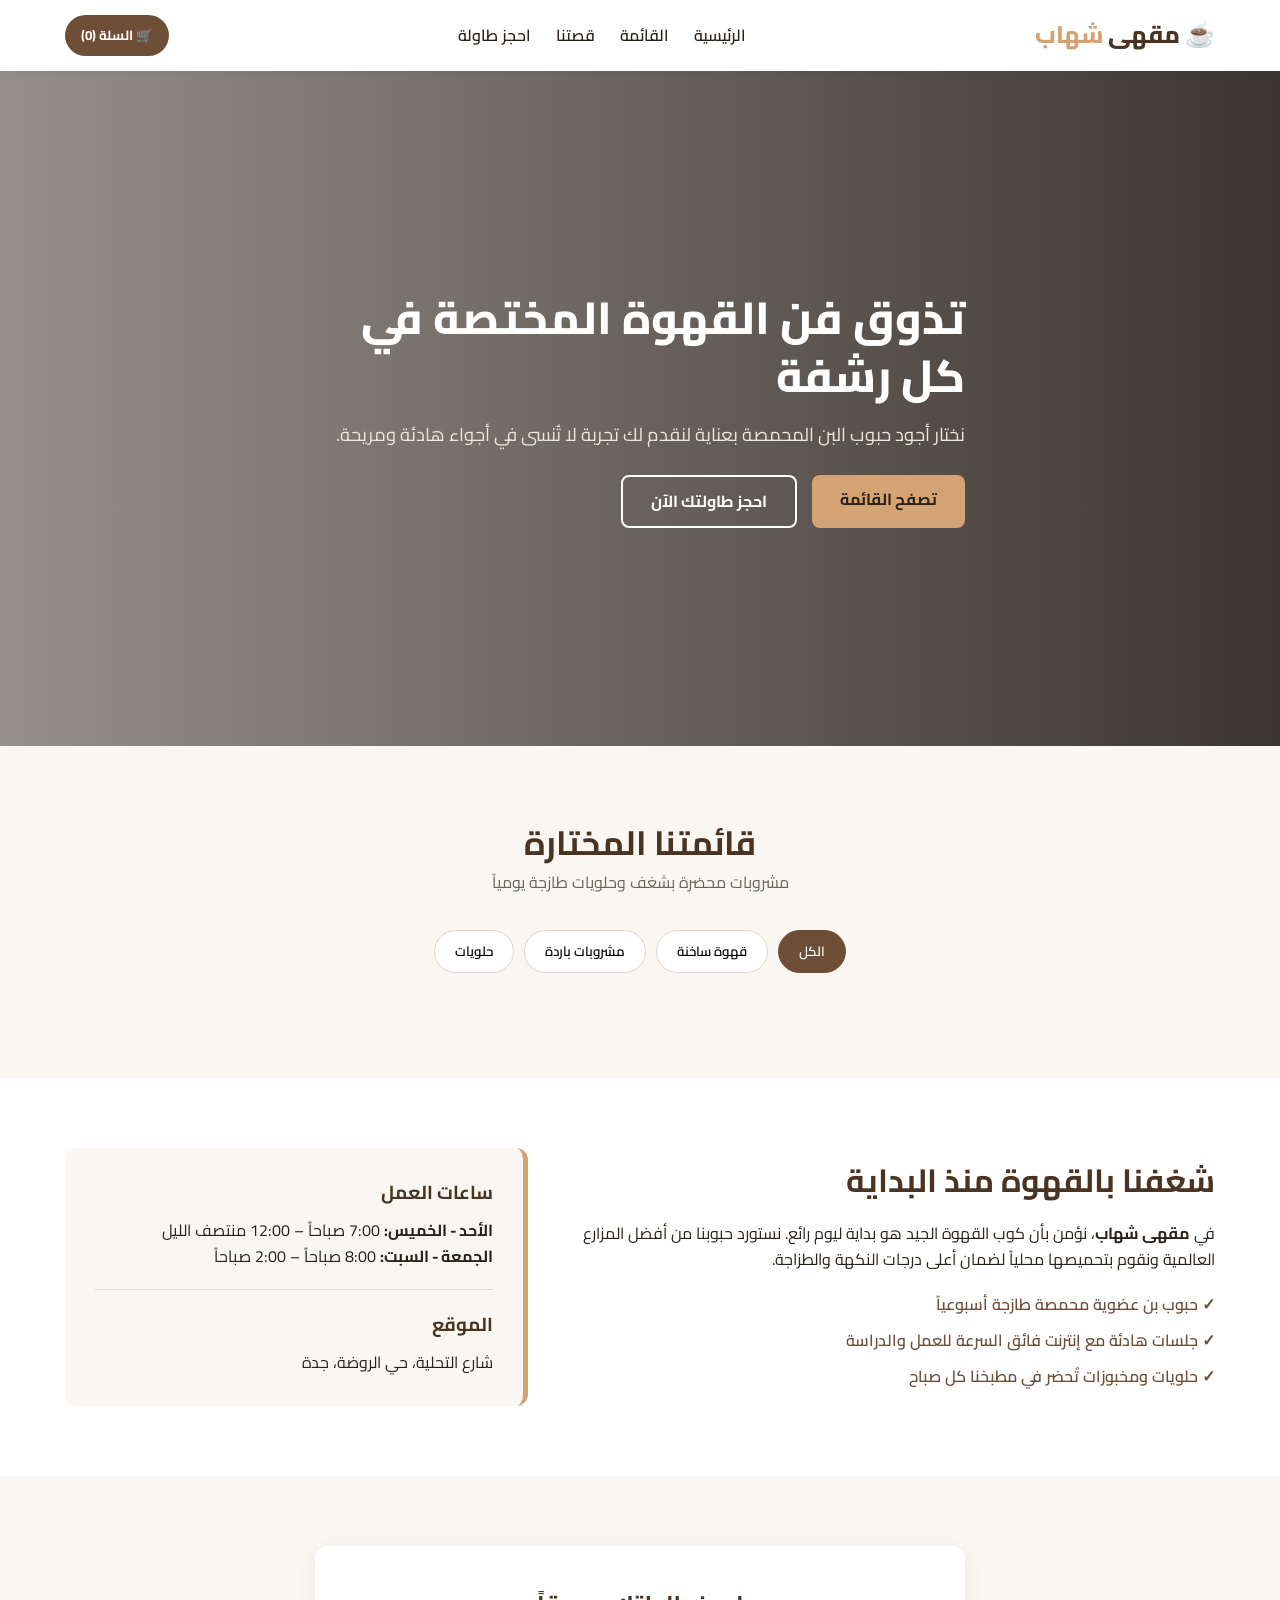
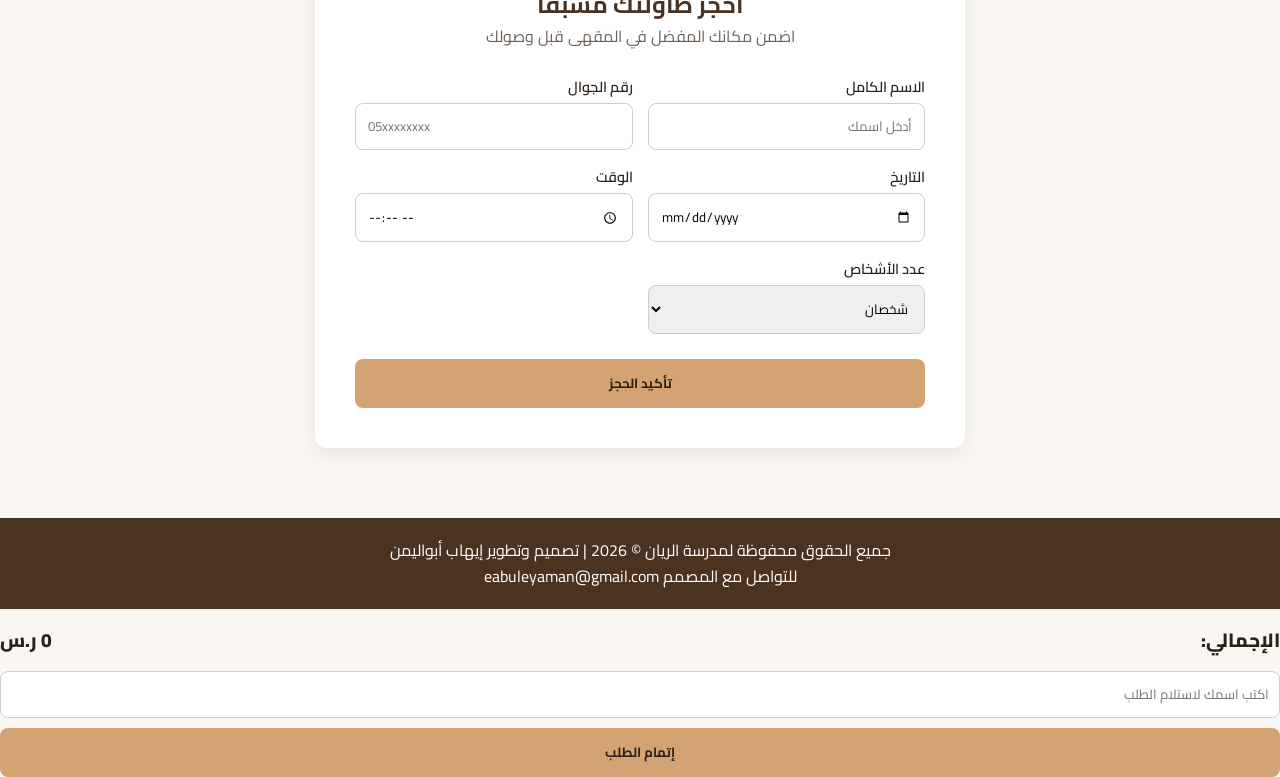
==== index.html @ 8cc31867 "Update index.html" ====
<!DOCTYPE html>
<html lang="ar" dir="rtl">
<head>
  <meta charset="UTF-8" />
  <meta name="viewport" content="width=device-width, initial-scale=1.0" />
  <title>مقهى شهاب  | قهوة مختصة وأجواء دافئة</title>
  <link rel="preconnect" href="https://fonts.googleapis.com">
  <link rel="preconnect" href="https://fonts.gstatic.com" crossorigin>
  <link href="https://fonts.googleapis.com/css2?family=Cairo:wght@400;600;700;800&display=swap" rel="stylesheet">
  <link rel="stylesheet" href="Css/style.css" />
</head>
<body>

  <!-- الشريط العلوي -->
  <header class="navbar">
    <div class="container nav-content">
      <a href="#" class="logo">☕ مقهى <span>شهاب </span></a>
      <nav class="nav-links">
        <a href="#home">الرئيسية</a>
        <a href="#menu">القائمة</a>
        <a href="#about">قصتنا</a>
        <a href="#booking">احجز طاولة</a>
      </nav>
      <button class="cart-btn" id="openCartBtn">
        🛒 السلة (<span id="cartCount">0</span>)
      </button>
    </div>
  </header>

  <!-- القسم الرئيسي (Hero) -->
  <section id="home" class="hero">
    <div class="hero-overlay"></div>
    <div class="container hero-content">
      <h1>تذوق فن القهوة المختصة في كل رشفة</h1>
      <p>نختار أجود حبوب البن المحمصة بعناية لنقدم لك تجربة لا تُنسى في أجواء هادئة ومريحة.</p>
      <div class="hero-actions">
        <a href="#menu" class="btn btn-primary">تصفح القائمة</a>
        <a href="#booking" class="btn btn-outline">احجز طاولتك الآن</a>
      </div>
    </div>
  </section>

  <!-- قسم القائمة -->
  <section id="menu" class="menu-section">
    <div class="container">
      <div class="section-header">
        <h2>قائمتنا المختارة</h2>
        <p>مشروبات محضرة بشغف وحلويات طازجة يومياً</p>
      </div>

      <!-- أزرار التصفية -->
      <div class="filter-buttons">
        <button class="filter-btn active" data-category="all">الكل</button>
        <button class="filter-btn" data-category="hot">قهوة ساخنة</button>
        <button class="filter-btn" data-category="cold">مشروبات باردة</button>
        <button class="filter-btn" data-category="sweets">حلويات</button>
      </div>

      <!-- شبكة المنتجات -->
      <div class="menu-grid" id="menuGrid">
        <!-- يتم توليد البطاقات تلقائياً عبر JavaScript -->
      </div>
    </div>
  </section>

  <!-- قسم قصتنا -->
  <section id="about" class="about-section">
    <div class="container about-grid">
      <div class="about-text">
        <h2>شغفنا بالقهوة منذ البداية</h2>
        <p>في <strong>مقهى شهاب</strong>، نؤمن بأن كوب القهوة الجيد هو بداية ليوم رائع. نستورد حبوبنا من أفضل المزارع العالمية ونقوم بتحميصها محلياً لضمان أعلى درجات النكهة والطزاجة.</p>
        <ul class="features-list">
          <li>✓ حبوب بن عضوية محمصة طازجة أسبوعياً</li>
          <li>✓ جلسات هادئة مع إنترنت فائق السرعة للعمل والدراسة</li>
          <li>✓ حلويات ومخبوزات تُحضر في مطبخنا كل صباح</li>
        </ul>
      </div>
      <div class="about-card">
        <h3>ساعات العمل</h3>
        <p><strong>الأحد - الخميس:</strong> 7:00 صباحاً – 12:00 منتصف الليل</p>
        <p><strong>الجمعة - السبت:</strong> 8:00 صباحاً – 2:00 صباحاً</p>
        <hr />
        <h3>الموقع</h3>
        <p>شارع التحلية، حي الروضة، جدة</p>
      </div>
    </div>
  </section>

  <!-- قسم حجز الطاولات -->
  <section id="booking" class="booking-section">
    <div class="container">
      <div class="booking-box">
        <h2>احجز طاولتك مسبقاً</h2>
        <p>اضمن مكانك المفضل في المقهى قبل وصولك</p>
        <form id="bookingForm" class="booking-form">
          <div class="form-group">
            <label>الاسم الكامل</label>
            <input type="text" id="guestName" required placeholder="أدخل اسمك" />
          </div>
          <div class="form-group">
            <label>رقم الجوال</label>
            <input type="tel" id="guestPhone" required placeholder="05xxxxxxxx" />
          </div>
          <div class="form-group">
            <label>التاريخ</label>
            <input type="date" id="bookingDate" required />
          </div>
          <div class="form-group">
            <label>الوقت</label>
            <input type="time" id="bookingTime" required />
          </div>
          <div class="form-group">
            <label>عدد الأشخاص</label>
            <select id="guestCount">
              <option value="1">شخص واحد</option>
              <option value="2" selected>شخصان</option>
              <option value="4">3 - 4 أشخاص</option>
              <option value="6">مجموعة (5+ أشخاص)</option>
            </select>
          </div>
          <button type="submit" class="btn btn-primary full-width">تأكيد الحجز</button>
        </form>
        <div id="bookingMessage" class="alert-message hidden"></div>
      </div>
    </div>
  </section>

  <!-- Start Footer -->
<footer class="footer">
  <p class="footer-title">جميع الحقوق محفوظة لمدرسة الريان © 2026 | تصميم وتطوير <span>إيهاب أبواليمن</span></p>
    <p class="footer-title"> للتواصل مع المصمم <span> eabuleyaman@gmail.com </span></p>
</footer>

<div class="cart-footer">
        <div class="total-row">
          <span>الإجمالي:</span>
          <span id="cartTotal">0 ر.س</span>
        </div>

        <!-- حقل اسم الزبون -->
        <input 
          type="text" 
          id="customerOrderName" 
          placeholder="اكتب اسمك لاستلام الطلب" 
          style="width: 100%; padding: 10px; margin-bottom: 10px; border: 1px solid #d6ccc2; border-radius: 8px; font-family: inherit;"
        />

        <button class="btn btn-primary full-width" id="checkoutBtn">إتمام الطلب</button>

        <!-- صندوق إظهار رقم الطلب بعد التأكيد -->
        <div id="orderReceipt" class="hidden" style="margin-top: 15px; padding: 12px; background: #e6f4ea; color: #1e7e34; border-radius: 8px; text-align: center;">
          <p style="font-weight: 700;">تم تأكيد طلبك بنجاح! ☕</p>
          <p style="font-size: 1.1rem; margin: 5px 0;">رقم الطلب: <strong id="orderNumberDisplay"></strong></p>
          <a id="whatsappOrderLink" href="#" target="_blank" class="btn btn-primary full-width" style="margin-top: 8px; background: #25D366; color: #fff;">
            إرسال الفاتورة عبر واتساب
          </a>
        </div>
      </div>

  <script src="Js/script.js"></script>
</body>
</html>
---- Css/style.css ----
:root {
  --primary: #6f4e37;
  --primary-dark: #4b3322;
  --accent: #d4a373;
  --bg-light: #faf7f2;
  --bg-card: #ffffff;
  --text-dark: #2b2118;
  --text-muted: #6e6259;
  --radius: 12px;
  --shadow: 0 6px 20px rgba(43, 33, 24, 0.08);
}

* {
  box-sizing: border-box;
  margin: 0;
  padding: 0;
}

html {
  scroll-behavior: smooth;
}

body {
  font-family: 'Cairo', sans-serif;
  background-color: var(--bg-light);
  color: var(--text-dark);
  line-height: 1.6;
}

.container {
  width: 90%;
  max-width: 1150px;
  margin: 0 auto;
}

/* الشريط العلوي */
.navbar {
  background: rgba(255, 255, 255, 0.95);
  backdrop-filter: blur(8px);
  position: sticky;
  top: 0;
  z-index: 100;
  box-shadow: 0 2px 10px rgba(0,0,0,0.05);
}

.nav-content {
  display: flex;
  justify-content: space-between;
  align-items: center;
  padding: 15px 0;
}

.logo {
  font-size: 1.5rem;
  font-weight: 800;
  color: var(--primary-dark);
  text-decoration: none;
}

.logo span {
  color: var(--accent);
}

.nav-links {
  display: flex;
  gap: 25px;
}

.nav-links a {
  text-decoration: none;
  color: var(--text-dark);
  font-weight: 600;
  transition: color 0.3s;
}

.nav-links a:hover {
  color: var(--primary);
}

.cart-btn {
  background: var(--primary);
  color: #fff;
  border: none;
  padding: 8px 16px;
  border-radius: 50px;
  font-family: inherit;
  font-weight: 700;
  cursor: pointer;
  transition: background 0.3s;
}

.cart-btn:hover {
  background: var(--primary-dark);
}

/* القسم الرئيسي */
.hero {
  position: relative;
  height: 75vh;
  min-height: 480px;
  background: url('https://images.unsplash.com/photo-1509042239860-f550ce710b93?auto=format&fit=crop&w=1400&q=80') center/cover no-repeat;
  display: flex;
  align-items: center;
  color: #fff;
}

.hero-overlay {
  position: absolute;
  inset: 0;
  background: linear-gradient(to left, rgba(28, 19, 13, 0.85), rgba(28, 19, 13, 0.45));
}

.hero-content {
  position: relative;
  z-index: 2;
  max-width: 650px;
}

.hero-content h1 {
  font-size: 2.8rem;
  font-weight: 800;
  margin-bottom: 15px;
  line-height: 1.3;
}

.hero-content p {
  font-size: 1.15rem;
  margin-bottom: 25px;
  color: #f0e6dd;
}

.hero-actions {
  display: flex;
  gap: 15px;
  flex-wrap: wrap;
}

/* الأزرار العامة */
.btn {
  display: inline-block;
  padding: 12px 28px;
  border-radius: 8px;
  text-decoration: none;
  font-weight: 700;
  font-family: inherit;
  cursor: pointer;
  border: none;
  transition: all 0.3s;
}

.btn-primary {
  background: var(--accent);
  color: var(--text-dark);
}

.btn-primary:hover {
  background: #c5915e;
}

.btn-outline {
  border: 2px solid #fff;
  color: #fff;
}

.btn-outline:hover {
  background: #fff;
  color: var(--text-dark);
}

.full-width {
  width: 100%;
}

/* قسم القائمة */
.menu-section {
  padding: 70px 0;
}

.section-header {
  text-align: center;
  margin-bottom: 35px;
}

.section-header h2 {
  font-size: 2.1rem;
  color: var(--primary-dark);
}

.section-header p {
  color: var(--text-muted);
}

.filter-buttons {
  display: flex;
  justify-content: center;
  gap: 10px;
  margin-bottom: 35px;
  flex-wrap: wrap;
}

.filter-btn {
  background: #fff;
  border: 1px solid #e0d6cc;
  padding: 8px 20px;
  border-radius: 50px;
  font-family: inherit;
  font-weight: 600;
  cursor: pointer;
  transition: all 0.3s;
}

.filter-btn.active,
.filter-btn:hover {
  background: var(--primary);
  color: #fff;
  border-color: var(--primary);
}

.menu-grid {
  display: grid;
  grid-template-columns: repeat(auto-fill, minmax(260px, 1fr));
  gap: 25px;
}

.menu-card {
  background: var(--bg-card);
  border-radius: var(--radius);
  overflow: hidden;
  box-shadow: var(--shadow);
  transition: transform 0.3s;
  display: flex;
  flex-direction: column;
}

.menu-card:hover {
  transform: translateY(-5px);
}

.menu-card img {
  width: 100%;
  height: 190px;
  object-fit: cover;
}

.card-body {
  padding: 18px;
  flex-grow: 1;
  display: flex;
  flex-direction: column;
  justify-content: space-between;
}

.card-title {
  display: flex;
  justify-content: space-between;
  align-items: center;
  margin-bottom: 8px;
}

.card-title h3 {
  font-size: 1.15rem;
}

.price {
  color: var(--primary);
  font-weight: 800;
}

.card-desc {
  font-size: 0.9rem;
  color: var(--text-muted);
  margin-bottom: 15px;
}

.add-btn {
  background: var(--bg-light);
  color: var(--primary-dark);
  border: 1px solid var(--primary);
  padding: 8px;
  border-radius: 8px;
  font-family: inherit;
  font-weight: 700;
  cursor: pointer;
  transition: all 0.2s;
}

.add-btn:hover {
  background: var(--primary);
  color: #fff;
}

/* قسم قصتنا */
.about-section {
  background: #fff;
  padding: 70px 0;
}

.about-grid {
  display: grid;
  grid-template-columns: 1.4fr 1fr;
  gap: 40px;
  align-items: center;
}

.about-text h2 {
  font-size: 2rem;
  color: var(--primary-dark);
  margin-bottom: 15px;
}

.features-list {
  list-style: none;
  margin-top: 20px;
}

.features-list li {
  margin-bottom: 10px;
  font-weight: 600;
  color: var(--primary);
}

.about-card {
  background: var(--bg-light);
  padding: 30px;
  border-radius: var(--radius);
  border-right: 5px solid var(--accent);
}

.about-card h3 {
  margin-bottom: 10px;
  color: var(--primary-dark);
}

.about-card hr {
  border: none;
  border-top: 1px solid #e2d9d0;
  margin: 20px 0;
}

/* قسم الحجز */
.booking-section {
  padding: 70px 0;
}

.booking-box {
  background: #fff;
  max-width: 650px;
  margin: 0 auto;
  padding: 40px;
  border-radius: var(--radius);
  box-shadow: var(--shadow);
}

.booking-box h2 {
  text-align: center;
  color: var(--primary-dark);
}

.booking-box > p {
  text-align: center;
  color: var(--text-muted);
  margin-bottom: 25px;
}

.booking-form {
  display: grid;
  grid-template-columns: 1fr 1fr;
  gap: 15px;
}

.form-group {
  display: flex;
  flex-direction: column;
}

.form-group label {
  font-weight: 600;
  margin-bottom: 5px;
  font-size: 0.9rem;
}

.form-group input,
.form-group select {
  padding: 10px 12px;
  border: 1px solid #d6ccc2;
  border-radius: 8px;
  font-family: inherit;
}

.booking-form button {
  grid-column: span 2;
  margin-top: 10px;
}

.alert-message {
  margin-top: 20px;
  padding: 12px;
  background: #e6f4ea;
  color: #1e7e34;
  border-radius: 8px;
  text-align: center;
  font-weight: 700;
}

.hidden {
  display: none;
}

/* نافذة السلة */
.cart-modal {
  position: fixed;
  inset: 0;
  background: rgba(0,0,0,0.5);
  display: none;
  justify-content: flex-end;
  z-index: 200;
}

.cart-modal.open {
  display: flex;
}

.cart-content {
  background: #fff;
  width: 100%;
  max-width: 380px;
  height: 100%;
  padding: 25px;
  display: flex;
  flex-direction: column;
}

.cart-header {
  display: flex;
  justify-content: space-between;
  align-items: center;
  border-bottom: 1px solid #eee;
  padding-bottom: 15px;
}

.close-btn {
  background: none;
  border: none;
  font-size: 1.3rem;
  cursor: pointer;
}

.cart-items {
  flex-grow: 1;
  overflow-y: auto;
  padding: 15px 0;
}

.cart-item {
  display: flex;
  justify-content: space-between;
  align-items: center;
  padding: 10px 0;
  border-bottom: 1px solid #f2f2f2;
}

.remove-item {
  background: #ffecec;
  color: #d93025;
  border: none;
  padding: 4px 8px;
  border-radius: 6px;
  cursor: pointer;
  font-family: inherit;
}

.cart-footer {
  border-top: 1px solid #eee;
  padding-top: 15px;
}

.total-row {
  display: flex;
  justify-content: space-between;
  font-size: 1.2rem;
  font-weight: 800;
  margin-bottom: 15px;
}

/* التذييل */
.footer {
  background: var(--primary-dark);
  color: #fff;
  text-align: center;
  padding: 20px 0;
}
.footert span{
  color:#000000;
  font-size:18px;
}
@media (max-width: 768px) {
  .nav-content {
    flex-wrap: wrap;
    gap: 10px;
  }

  .nav-links {
    display: flex;
    width: 100%;
    justify-content: center;
    gap: 14px;
    font-size: 0.85rem;
    padding-top: 8px;
    border-top: 1px solid #eee;
  }

  .hero-content h1 {
    font-size: 2rem;
  }

  .about-grid,
  .booking-form {
    grid-template-columns: 1fr;
  }

  .booking-form button {
    grid-column: span 1;
  }
}
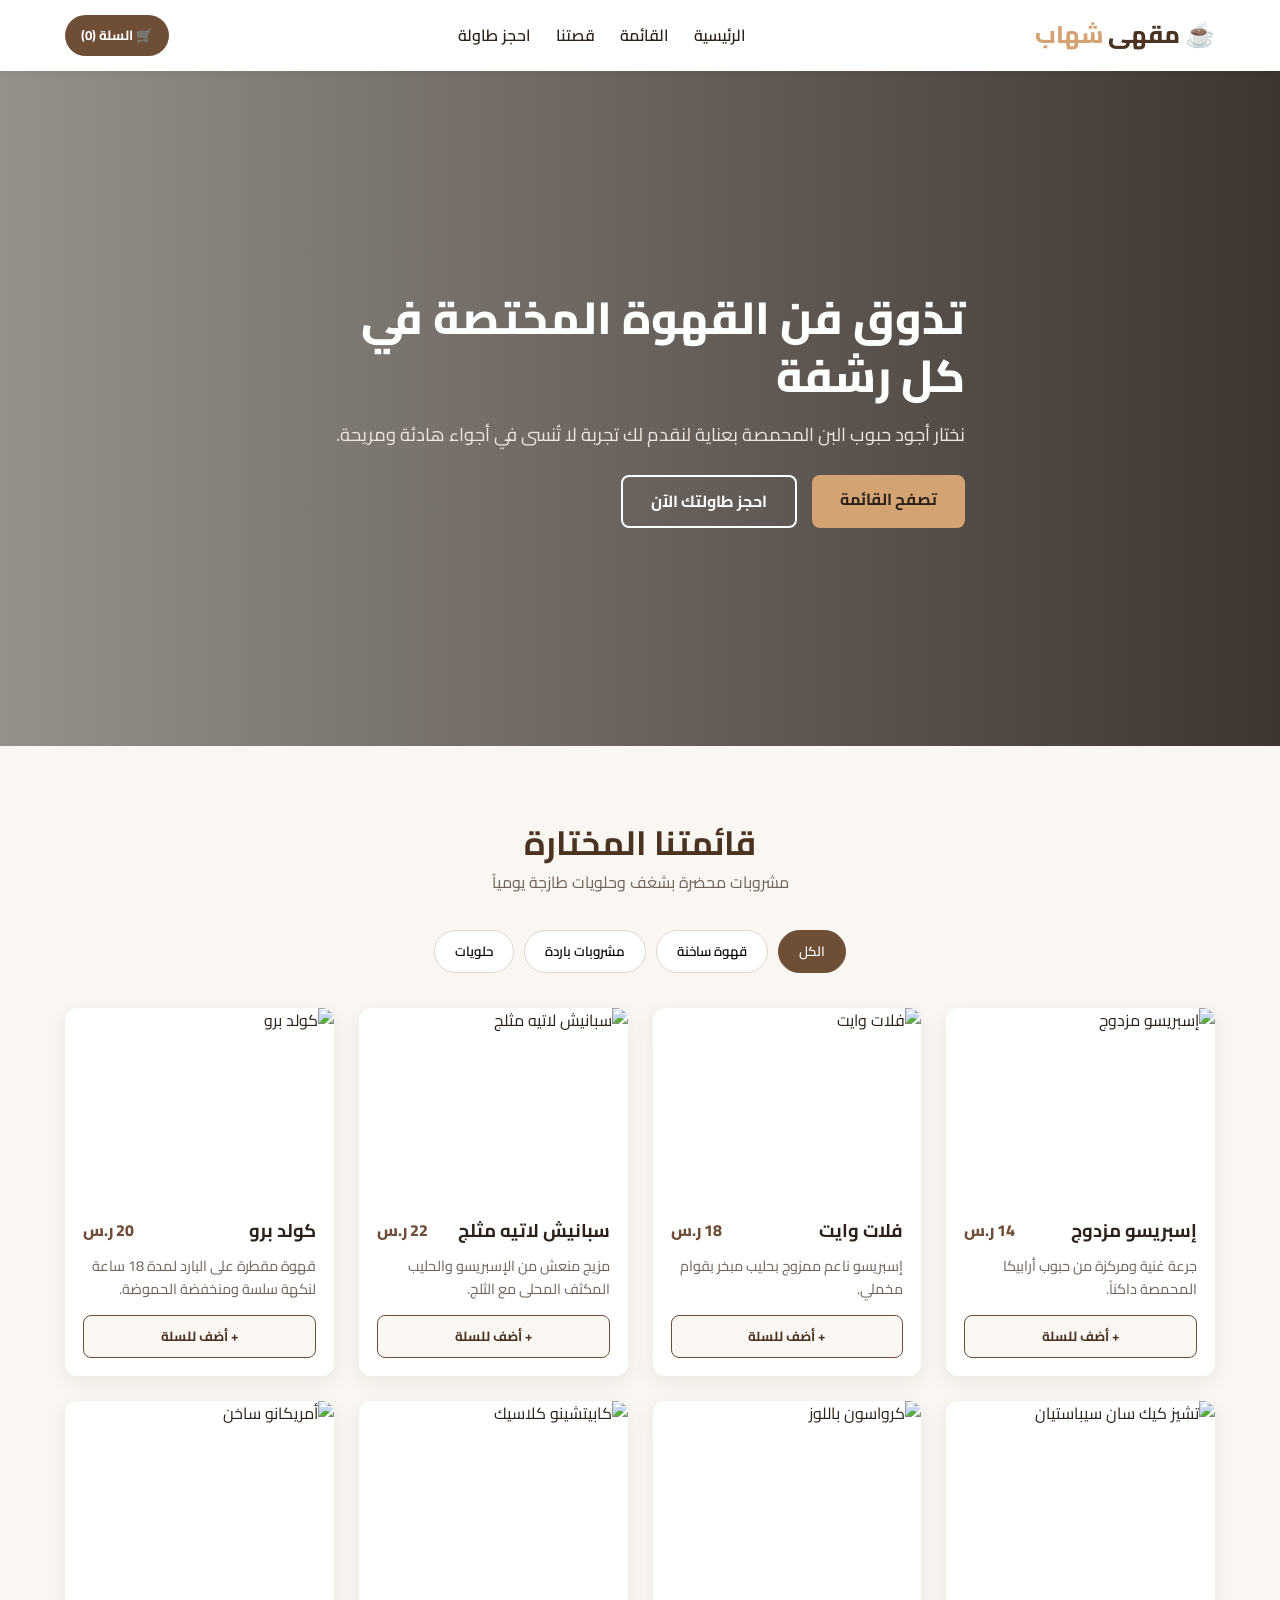
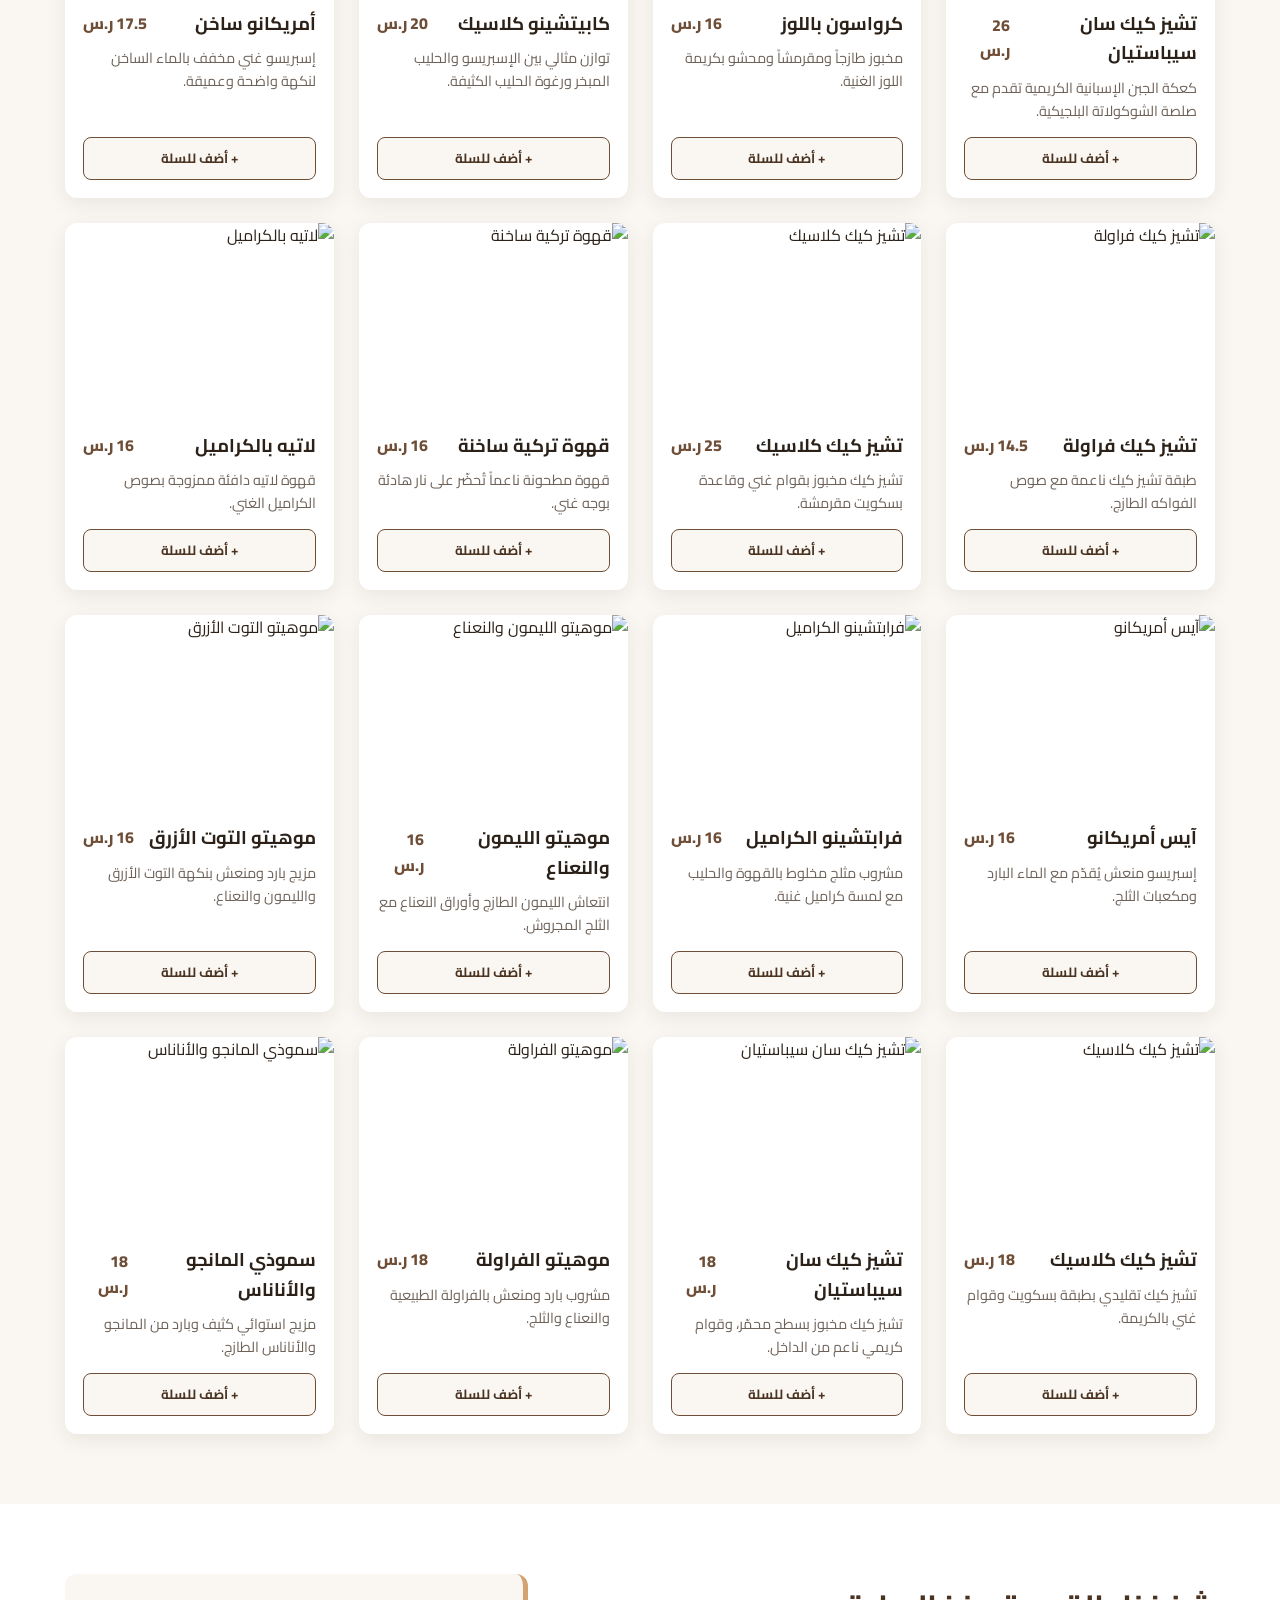
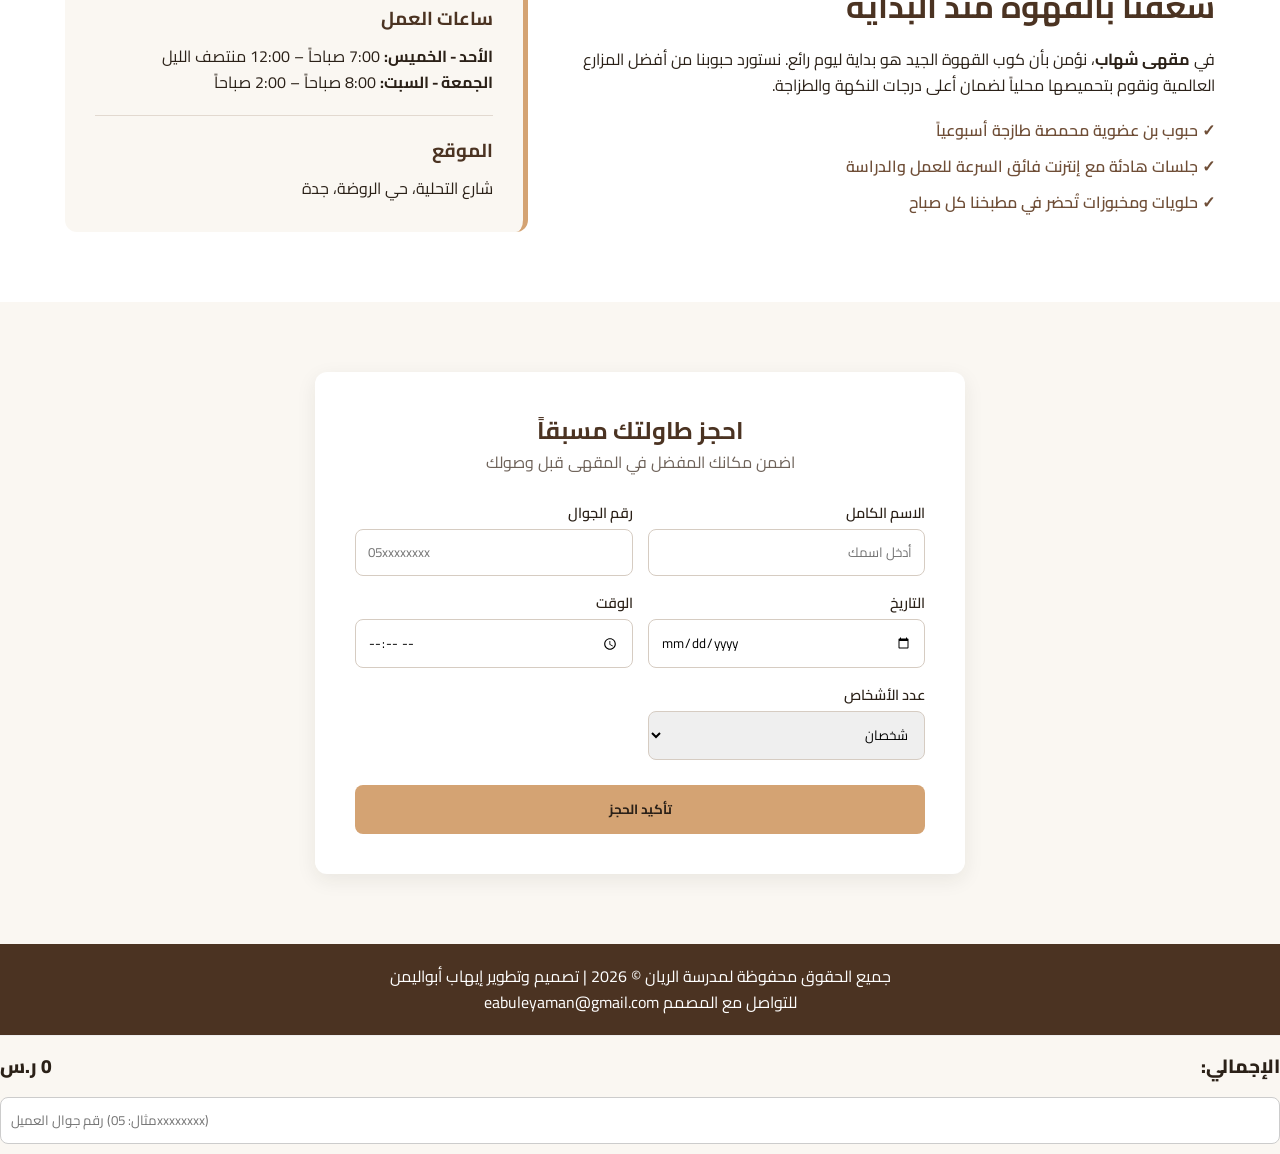
==== commit a81b4d94: "Update index.html" ====
--- a/index.html
+++ b/index.html
@@ -138,25 +138,27 @@
         </div>
 
         <!-- حقل اسم الزبون -->
-        <input 
-          type="text" 
-          id="customerOrderName" 
-          placeholder="اكتب اسمك لاستلام الطلب" 
-          style="width: 100%; padding: 10px; margin-bottom: 10px; border: 1px solid #d6ccc2; border-radius: 8px; font-family: inherit;"
-        />
+<input
+  type="tel"
+  id="customerPhoneInput"
+  placeholder="رقم جوال العميل (مثال: 05xxxxxxxx)"
+  style="width: 100%; padding: 10px; margin-bottom: 10px; border: 1px solid #ccc; border-radius: 8px; font-family: inherit;"
+/>
 
-        <button class="btn btn-primary full-width" id="checkoutBtn">إتمام الطلب</button>
-
-        <!-- صندوق إظهار رقم الطلب بعد التأكيد -->
-        <div id="orderReceipt" class="hidden" style="margin-top: 15px; padding: 12px; background: #e6f4ea; color: #1e7e34; border-radius: 8px; text-align: center;">
-          <p style="font-weight: 700;">تم تأكيد طلبك بنجاح! ☕</p>
-          <p style="font-size: 1.1rem; margin: 5px 0;">رقم الطلب: <strong id="orderNumberDisplay"></strong></p>
-          <a id="whatsappOrderLink" href="#" target="_blank" class="btn btn-primary full-width" style="margin-top: 8px; background: #25D366; color: #fff;">
-            إرسال الفاتورة عبر واتساب
-          </a>
-        </div>
-      </div>
-
+<div id="orderReceipt" class="order-confirm-box hidden">
+  <p style="font-weight: 800; margin-bottom: 6px;">تم تأكيد الطلب بنجاح ☕</p>
+  <p style="font-size: 1.1rem; margin-bottom: 10px;">
+    رقم الطلب: <strong id="orderNumberDisplay"></strong>
+  </p>
+  <a
+    id="smsOrderLink"
+    href="#"
+    class="btn full-width"
+    style="background: #2b2118; color: #fff; text-decoration: none; display: block; padding: 10px; border-radius: 8px; font-weight: 700;"
+  >
+    إرسال رسالة SMS برقم الطلب للعميل
+  </a>
+</div>
   <script src="Js/script.js"></script>
 </body>
 </html>
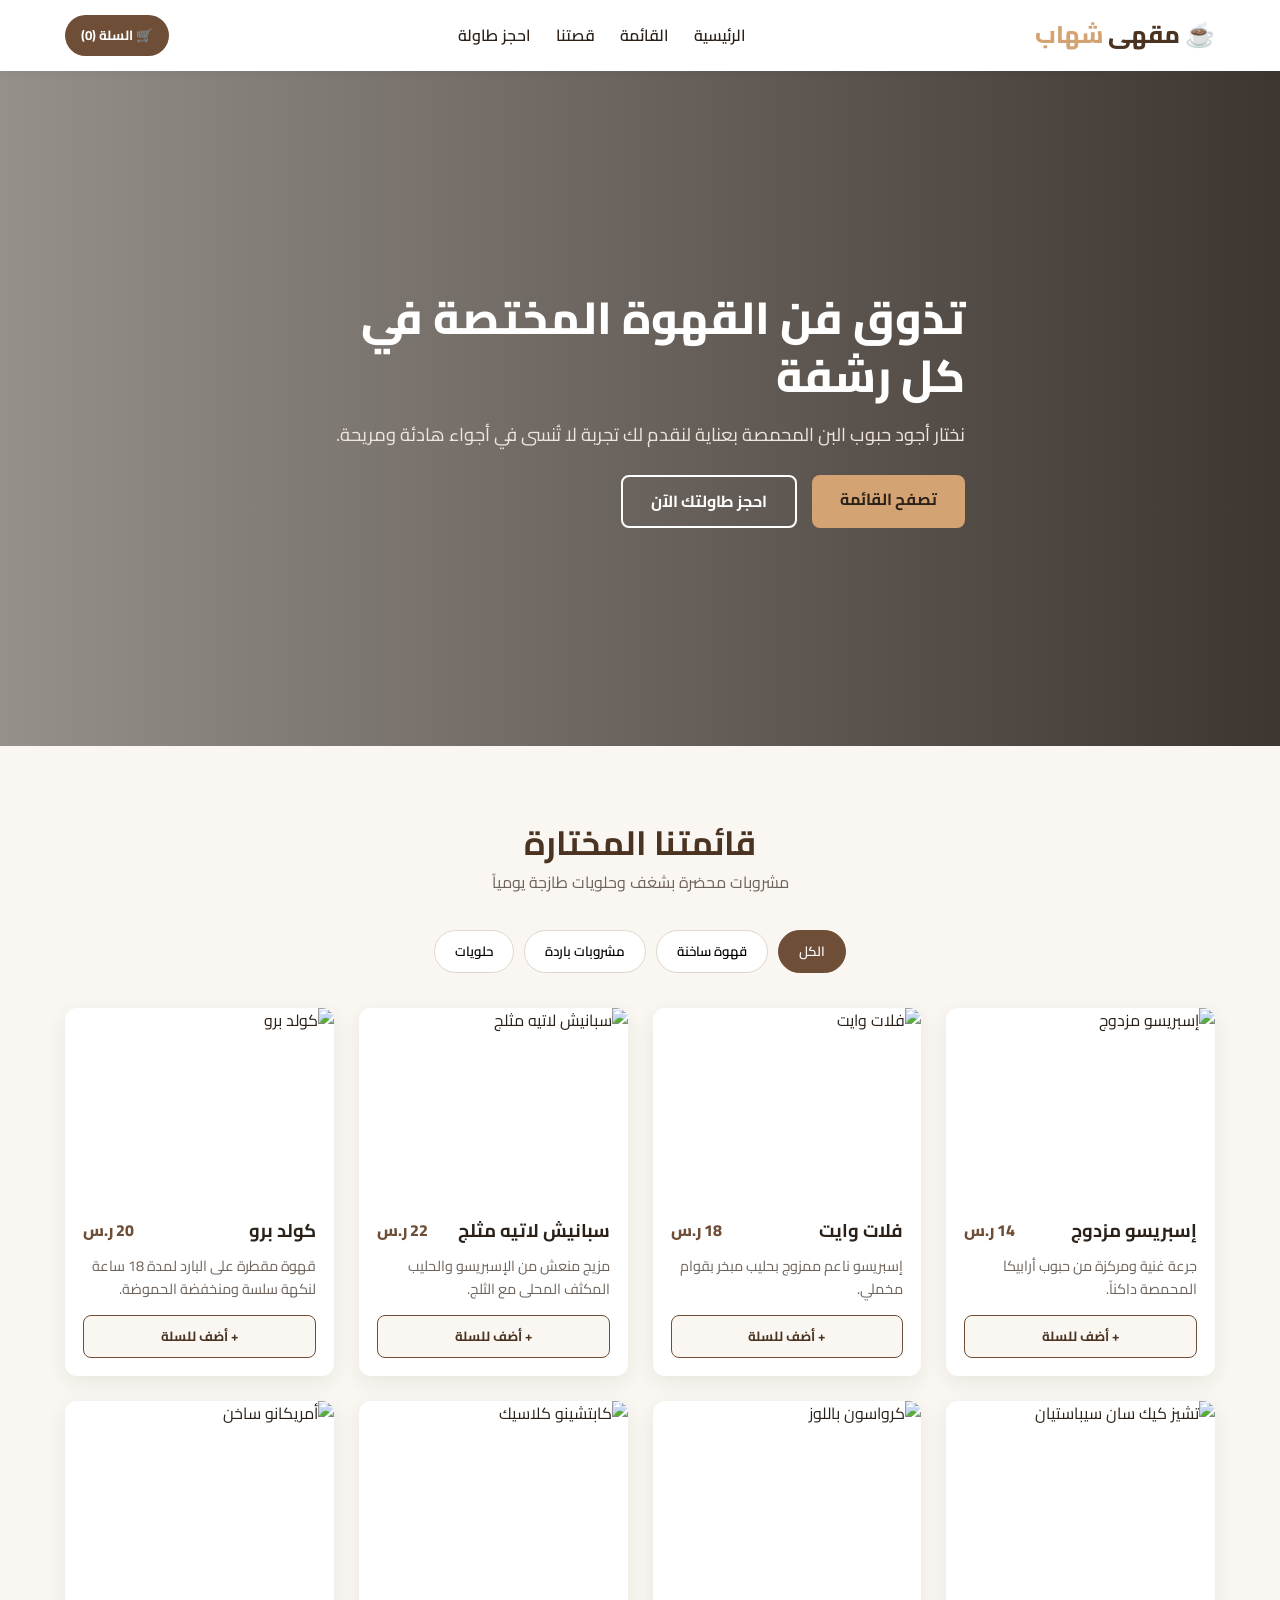
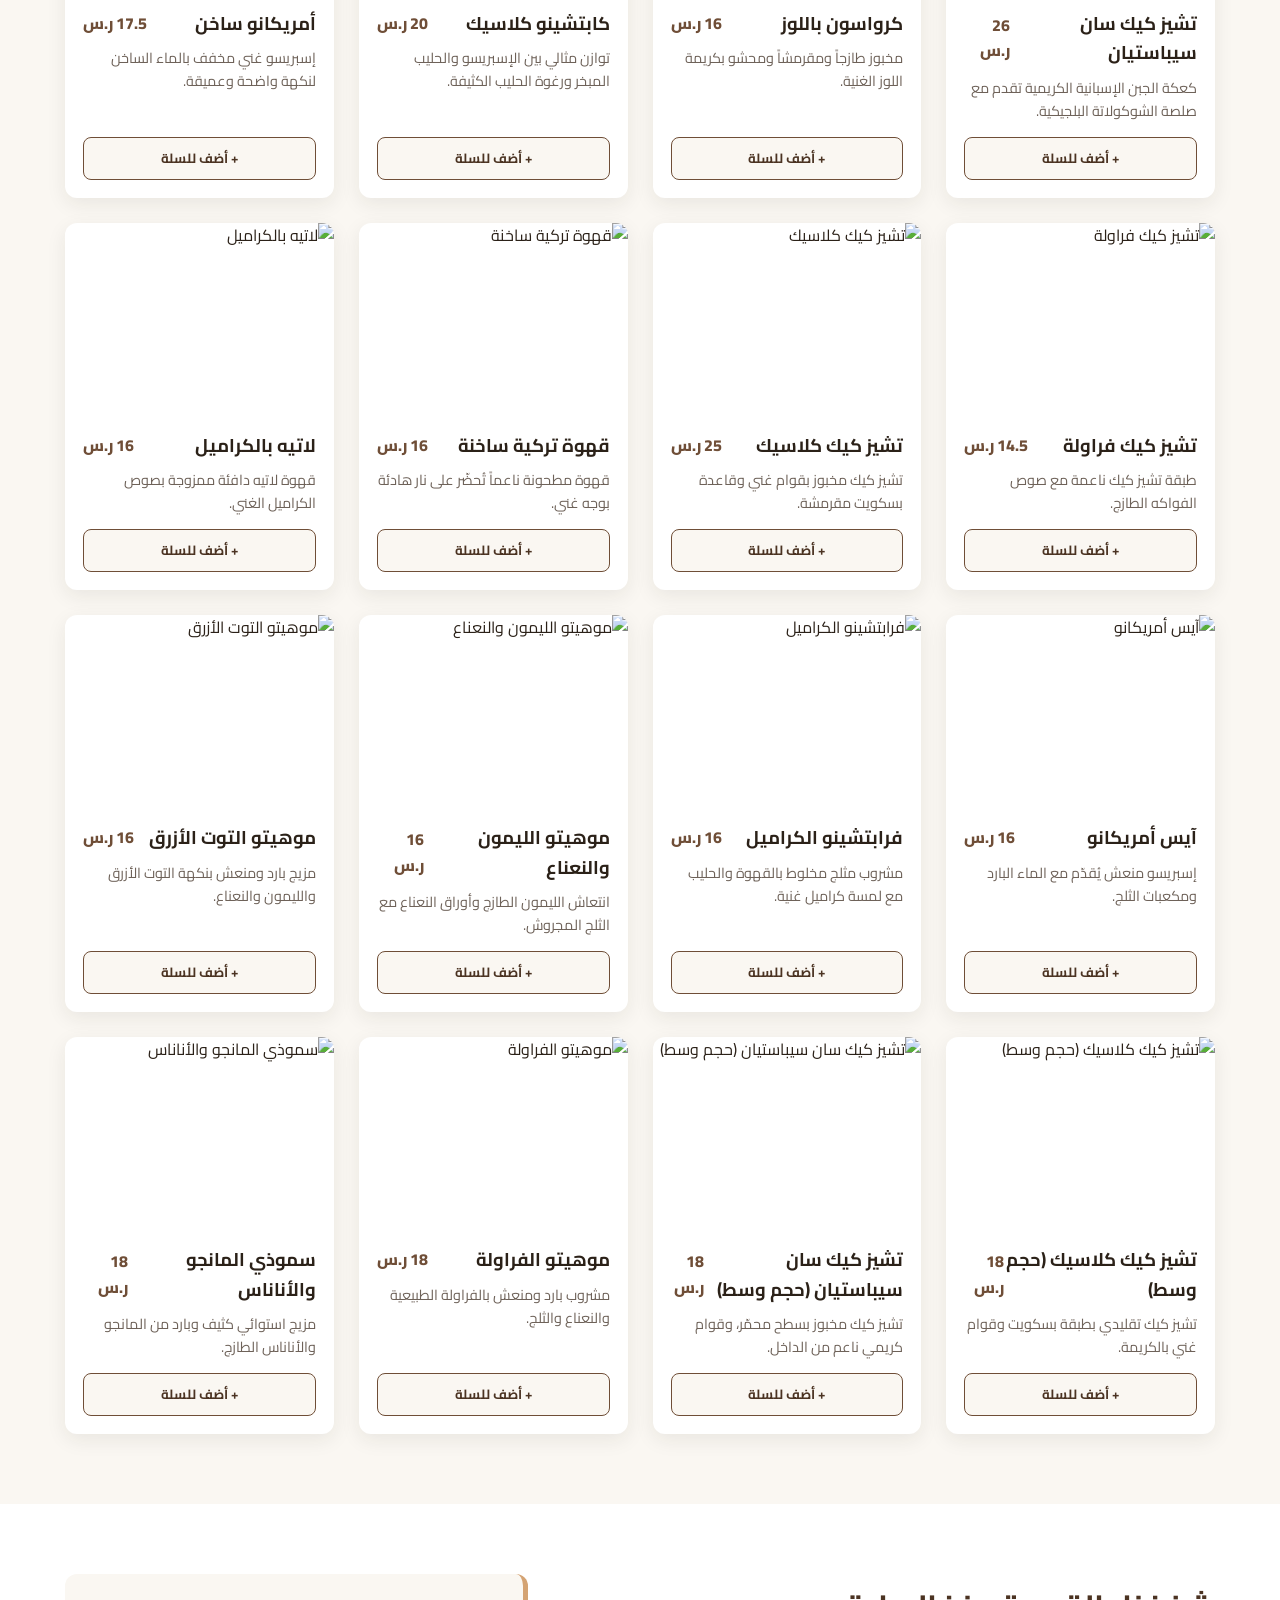
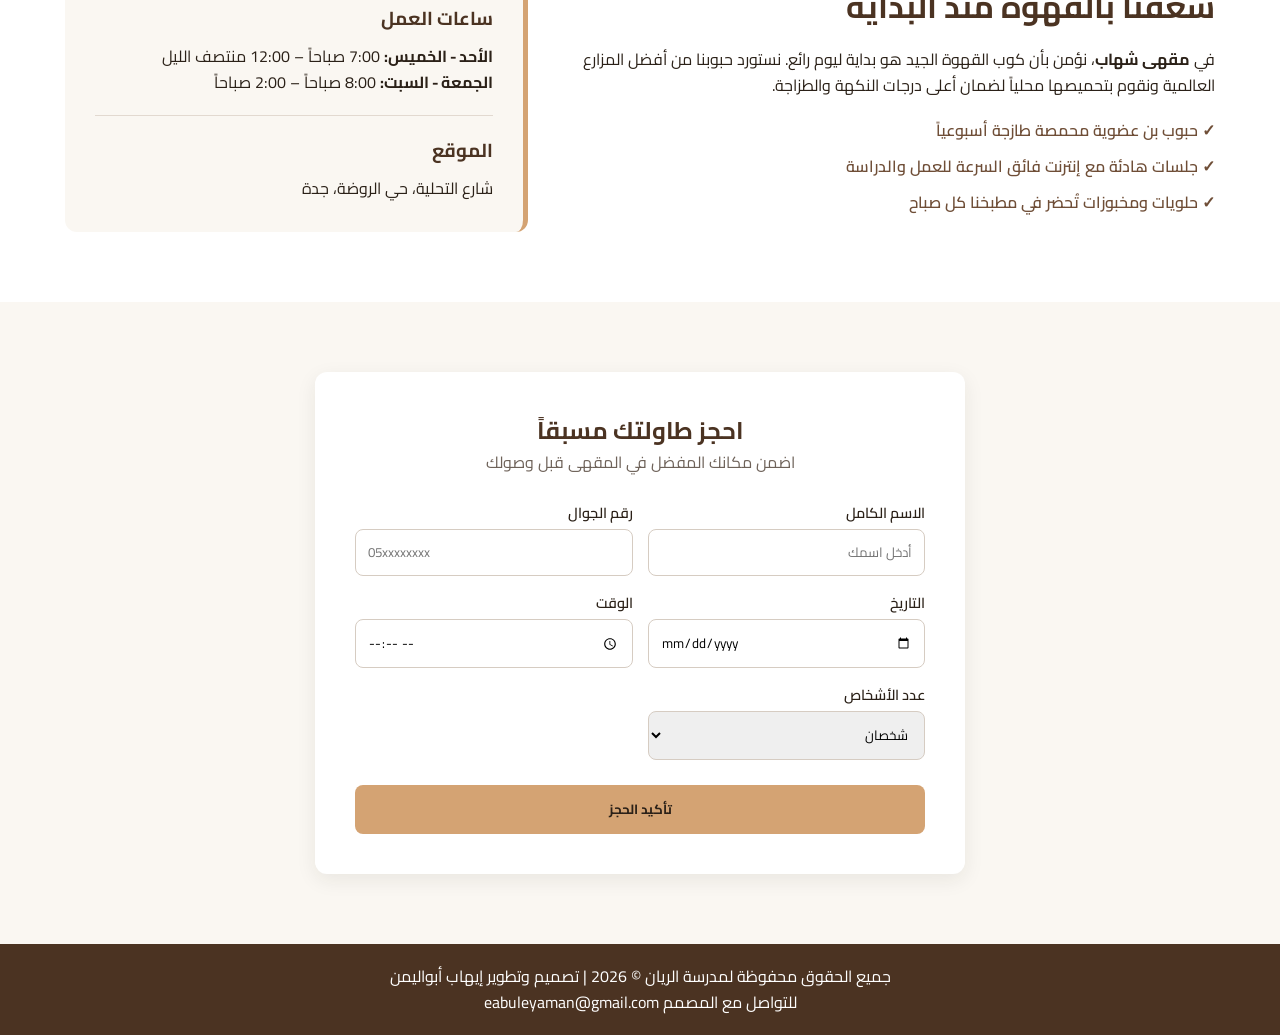
==== commit 8ff41516: "Update index.html" ====
--- a/index.html
+++ b/index.html
@@ -3,7 +3,7 @@
 <head>
   <meta charset="UTF-8" />
   <meta name="viewport" content="width=device-width, initial-scale=1.0" />
-  <title>مقهى شهاب  | قهوة مختصة وأجواء دافئة</title>
+  <title>مقهى شهاب | قهوة مختصة وأجواء دافئة</title>
   <link rel="preconnect" href="https://fonts.googleapis.com">
   <link rel="preconnect" href="https://fonts.gstatic.com" crossorigin>
   <link href="https://fonts.googleapis.com/css2?family=Cairo:wght@400;600;700;800&display=swap" rel="stylesheet">
@@ -14,14 +14,14 @@
   <!-- الشريط العلوي -->
   <header class="navbar">
     <div class="container nav-content">
-      <a href="#" class="logo">☕ مقهى <span>شهاب </span></a>
+      <a href="#" class="logo">☕ مقهى <span>شهاب</span></a>
       <nav class="nav-links">
         <a href="#home">الرئيسية</a>
         <a href="#menu">القائمة</a>
         <a href="#about">قصتنا</a>
         <a href="#booking">احجز طاولة</a>
       </nav>
-      <button class="cart-btn" id="openCartBtn">
+      <button type="button" class="cart-btn" id="openCartBtn">
         🛒 السلة (<span id="cartCount">0</span>)
       </button>
     </div>
@@ -50,16 +50,14 @@
 
       <!-- أزرار التصفية -->
       <div class="filter-buttons">
-        <button class="filter-btn active" data-category="all">الكل</button>
-        <button class="filter-btn" data-category="hot">قهوة ساخنة</button>
-        <button class="filter-btn" data-category="cold">مشروبات باردة</button>
-        <button class="filter-btn" data-category="sweets">حلويات</button>
+        <button type="button" class="filter-btn active" data-category="all">الكل</button>
+        <button type="button" class="filter-btn" data-category="hot">قهوة ساخنة</button>
+        <button type="button" class="filter-btn" data-category="cold">مشروبات باردة</button>
+        <button type="button" class="filter-btn" data-category="sweets">حلويات</button>
       </div>
 
       <!-- شبكة المنتجات -->
-      <div class="menu-grid" id="menuGrid">
-        <!-- يتم توليد البطاقات تلقائياً عبر JavaScript -->
-      </div>
+      <div class="menu-grid" id="menuGrid"></div>
     </div>
   </section>
 
@@ -125,40 +123,67 @@
     </div>
   </section>
 
-  <!-- Start Footer -->
-<footer class="footer">
-  <p class="footer-title">جميع الحقوق محفوظة لمدرسة الريان © 2026 | تصميم وتطوير <span>إيهاب أبواليمن</span></p>
-    <p class="footer-title"> للتواصل مع المصمم <span> eabuleyaman@gmail.com </span></p>
-</footer>
+  <!-- التذييل -->
+  <footer class="footer">
+    <p class="footer-title">جميع الحقوق محفوظة لمدرسة الريان © 2026 | تصميم وتطوير <span>إيهاب أبواليمن</span></p>
+    <p class="footer-title">للتواصل مع المصمم <span>eabuleyaman@gmail.com</span></p>
+  </footer>
 
-<div class="cart-footer">
+  <!-- نافذة السلة المنبثقة -->
+  <div class="cart-modal" id="cartModal">
+    <div class="cart-content">
+      <div class="cart-header">
+        <h3>سلة الطلبات</h3>
+        <button type="button" class="close-btn" id="closeCartBtn">✕</button>
+      </div>
+
+      <div class="cart-items" id="cartItems">
+        <p class="empty-msg">السلة فارغة حالياً</p>
+      </div>
+
+      <div class="cart-footer">
         <div class="total-row">
           <span>الإجمالي:</span>
           <span id="cartTotal">0 ر.س</span>
         </div>
 
-        <!-- حقل اسم الزبون -->
-<input
-  type="tel"
-  id="customerPhoneInput"
-  placeholder="رقم جوال العميل (مثال: 05xxxxxxxx)"
-  style="width: 100%; padding: 10px; margin-bottom: 10px; border: 1px solid #ccc; border-radius: 8px; font-family: inherit;"
-/>
+        <input
+          type="text"
+          id="customerOrderName"
+          placeholder="اكتب اسمك"
+          style="width: 100%; padding: 10px; margin-bottom: 10px; border: 1px solid #ccc; border-radius: 8px; font-family: inherit;"
+        />
 
-<div id="orderReceipt" class="order-confirm-box hidden">
-  <p style="font-weight: 800; margin-bottom: 6px;">تم تأكيد الطلب بنجاح ☕</p>
-  <p style="font-size: 1.1rem; margin-bottom: 10px;">
-    رقم الطلب: <strong id="orderNumberDisplay"></strong>
-  </p>
-  <a
-    id="smsOrderLink"
-    href="#"
-    class="btn full-width"
-    style="background: #2b2118; color: #fff; text-decoration: none; display: block; padding: 10px; border-radius: 8px; font-weight: 700;"
-  >
-    إرسال رسالة SMS برقم الطلب للعميل
-  </a>
-</div>
+        <input
+          type="tel"
+          id="customerWhatsapp"
+          placeholder="رقم جوال / واتساب العميل (مثال: 05xxxxxxxx)"
+          style="width: 100%; padding: 10px; margin-bottom: 10px; border: 1px solid #ccc; border-radius: 8px; font-family: inherit;"
+        />
+
+        <button type="button" id="checkoutBtn" class="btn btn-primary full-width">
+          إتمام الطلب
+        </button>
+
+        <div id="orderReceipt" class="order-confirm-box hidden">
+          <p style="font-weight: 800; margin-bottom: 6px;">تم تأكيد طلبك بنجاح ☕</p>
+          <p style="font-size: 1.1rem; margin-bottom: 10px;">
+            رقم الطلب: <strong id="orderNumberDisplay"></strong>
+          </p>
+          <a
+            id="whatsappOrderLink"
+            href="#"
+            target="_blank"
+            class="btn full-width"
+            style="background: #25D366; color: #fff; text-decoration: none; display: block; padding: 10px; border-radius: 8px; font-weight: 700;"
+          >
+            إرسال رقم الطلب
+          </a>
+        </div>
+      </div>
+    </div>
+  </div>
+
   <script src="Js/script.js"></script>
 </body>
 </html>
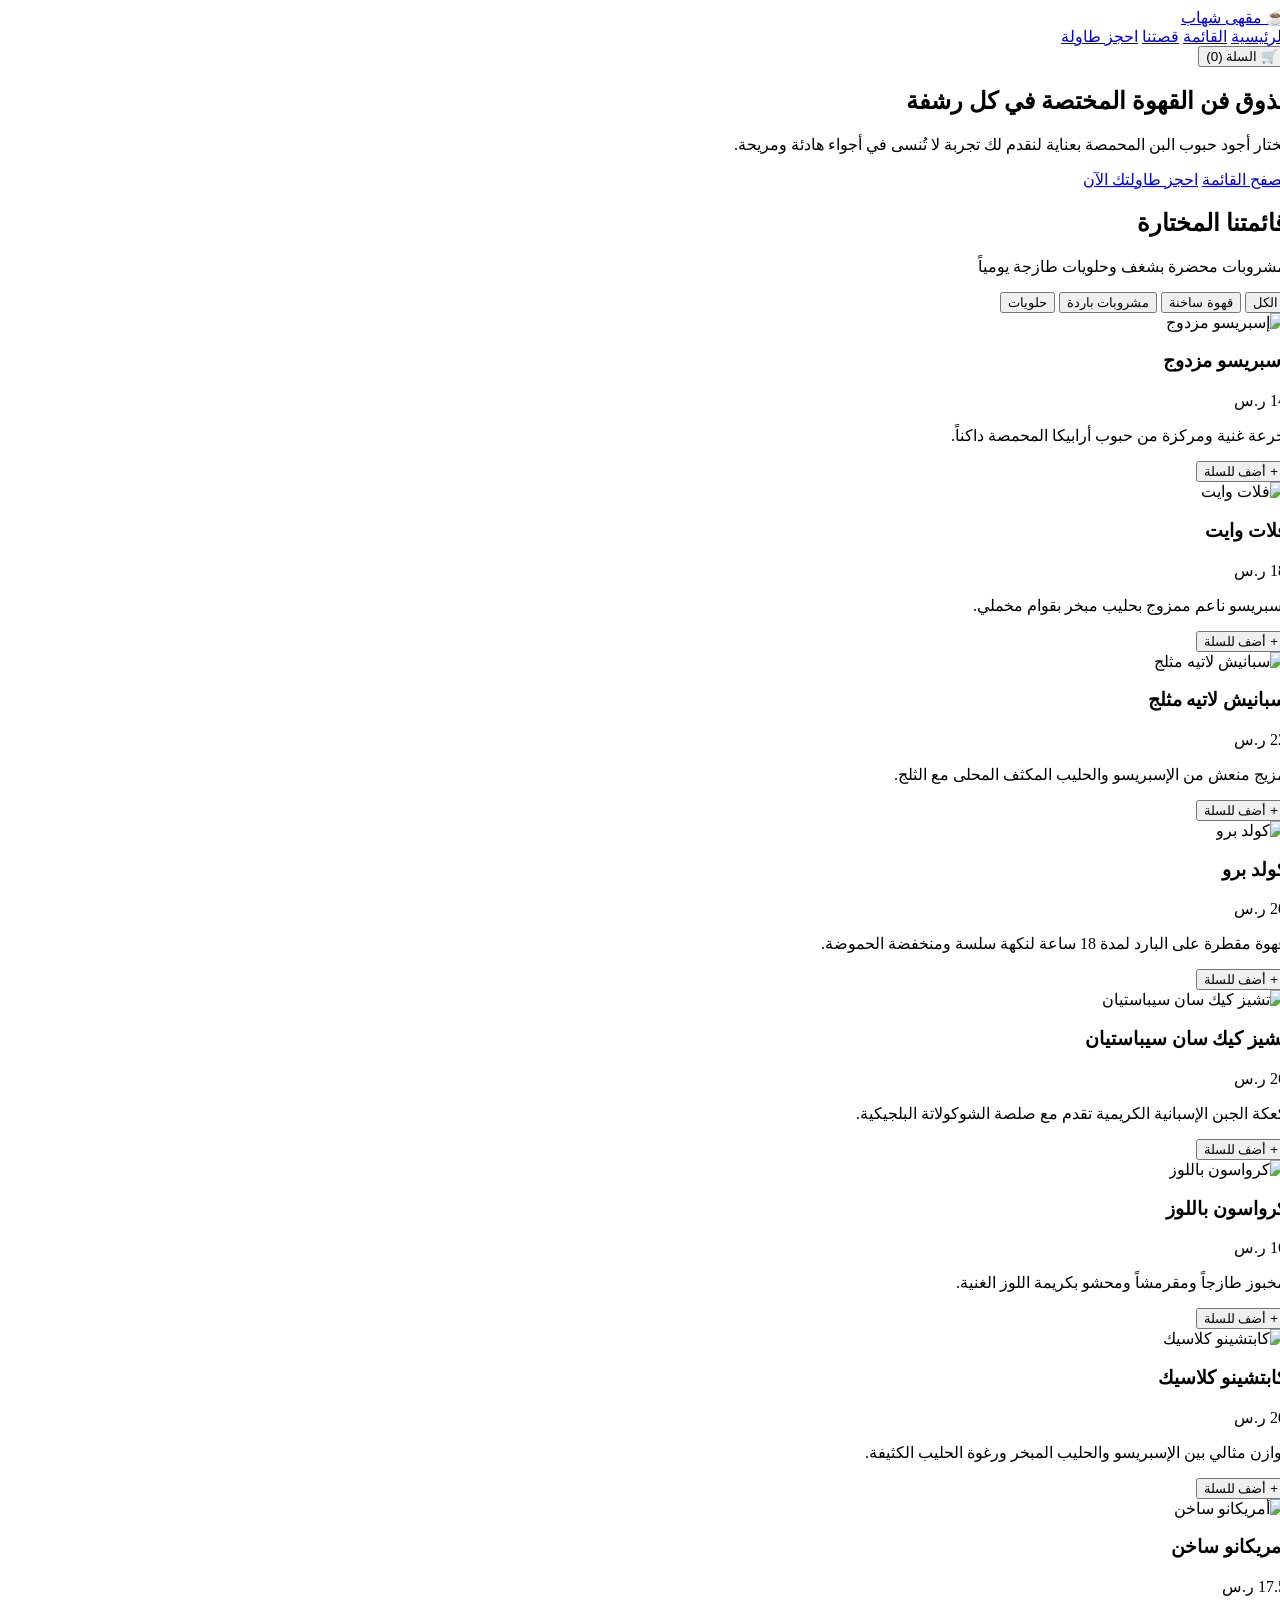
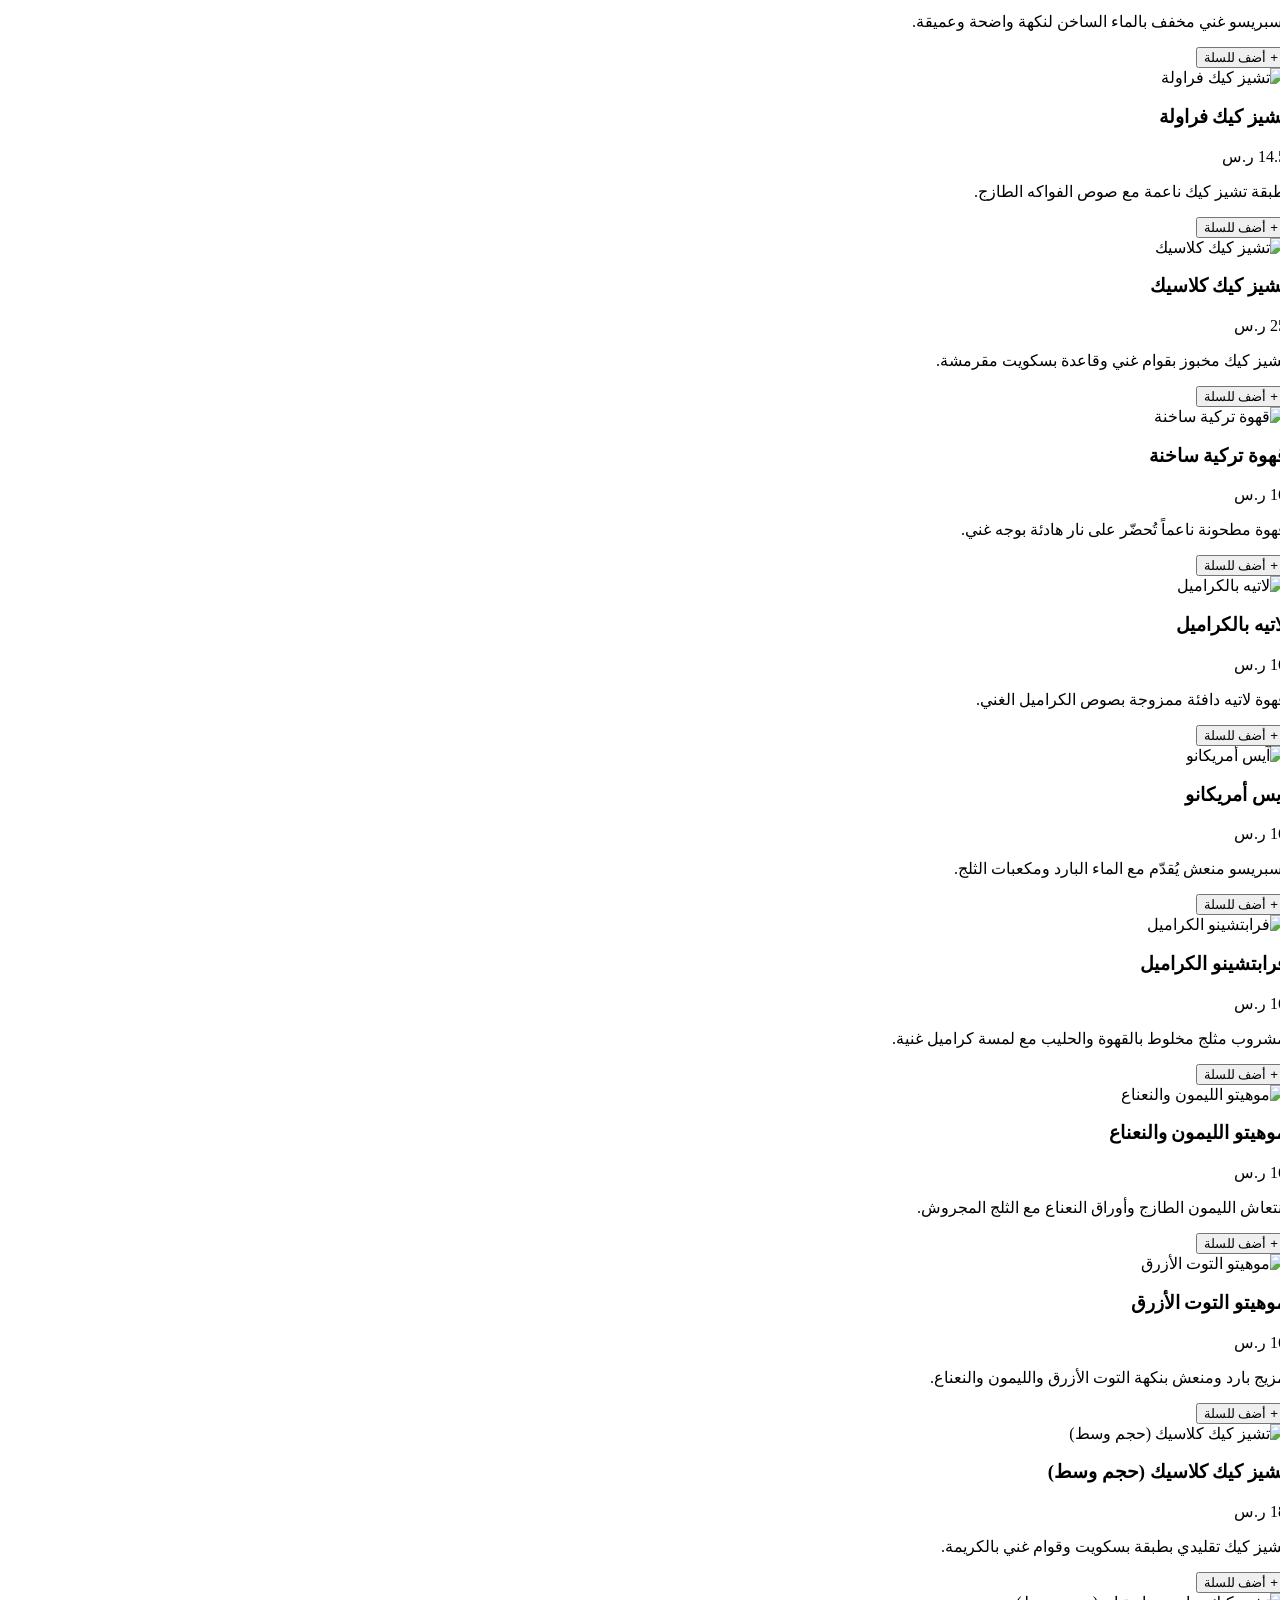
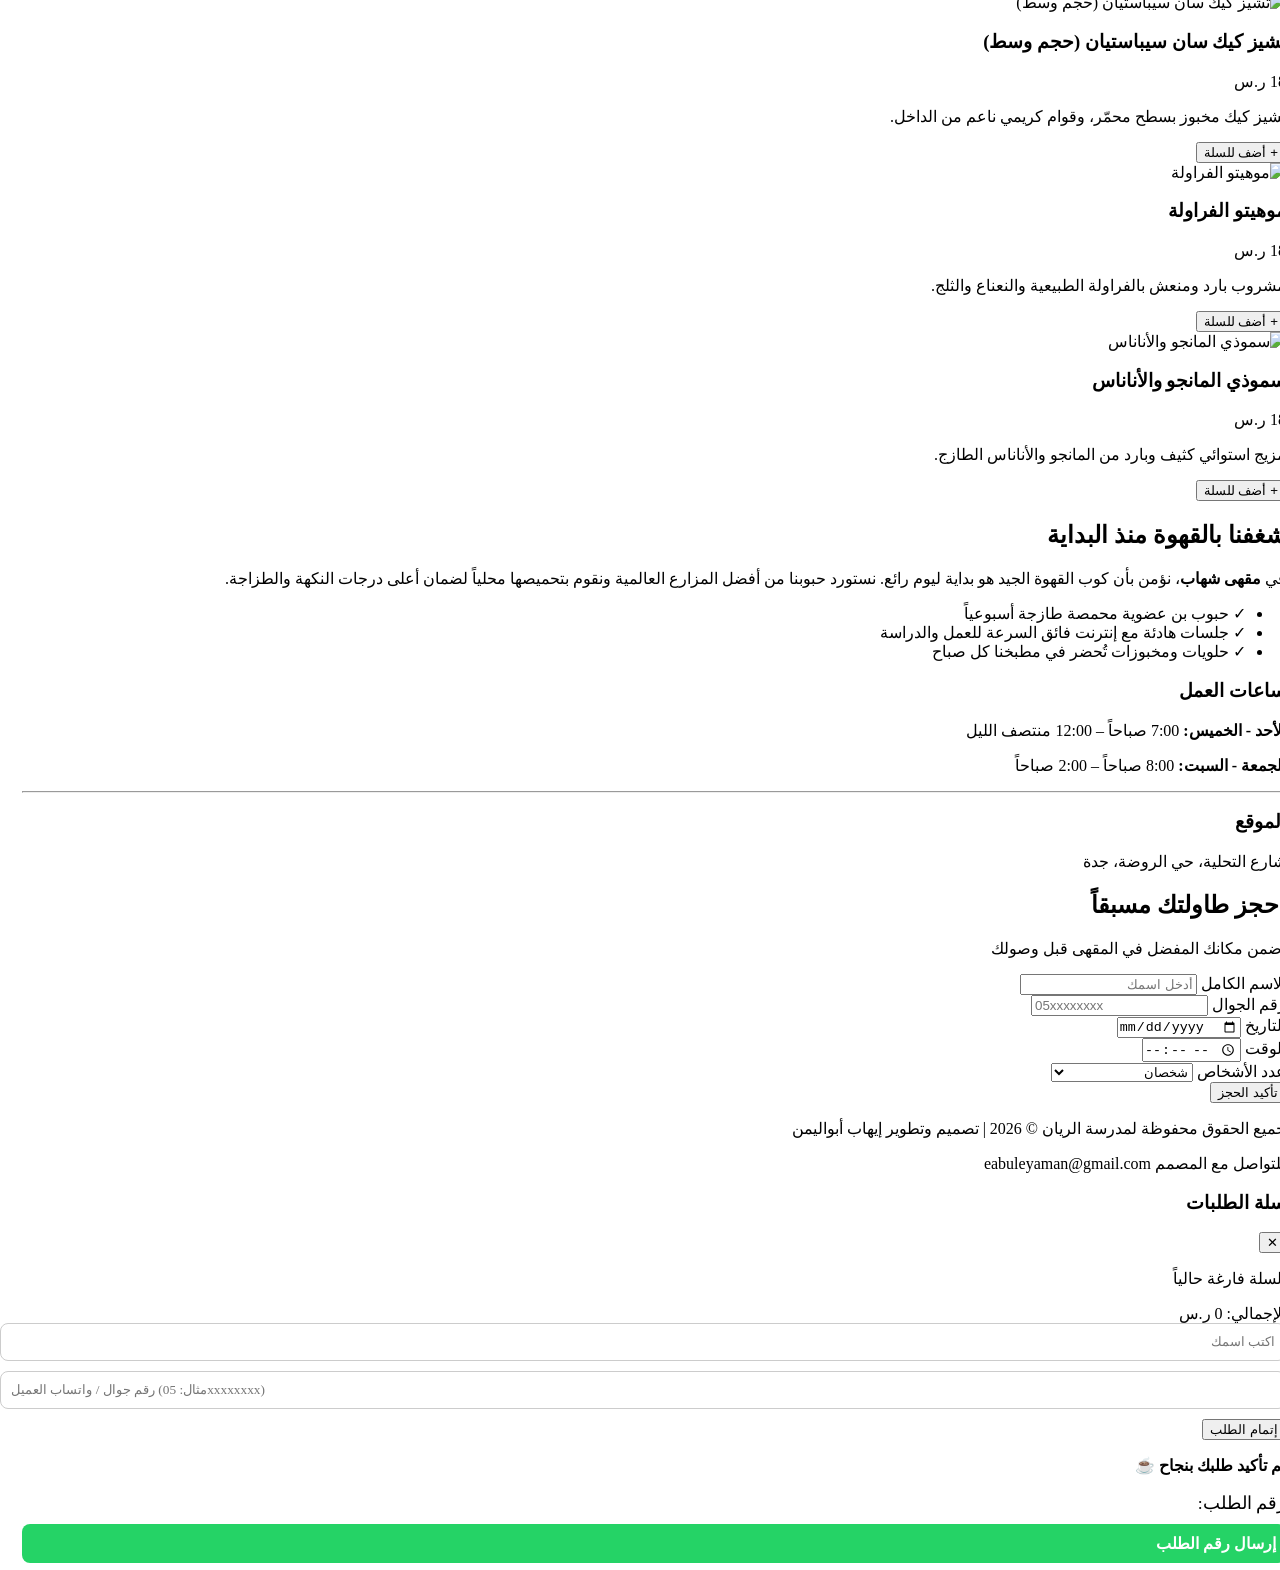
==== commit 3e146a97: "Update index.html" ====
--- a/index.html
+++ b/index.html
@@ -7,7 +7,7 @@
   <link rel="preconnect" href="https://fonts.googleapis.com">
   <link rel="preconnect" href="https://fonts.gstatic.com" crossorigin>
   <link href="https://fonts.googleapis.com/css2?family=Cairo:wght@400;600;700;800&display=swap" rel="stylesheet">
-  <link rel="stylesheet" href="Css/style.css" />
+  <link rel="stylesheet" href="Css/Style.css" />
 </head>
 <body>
 
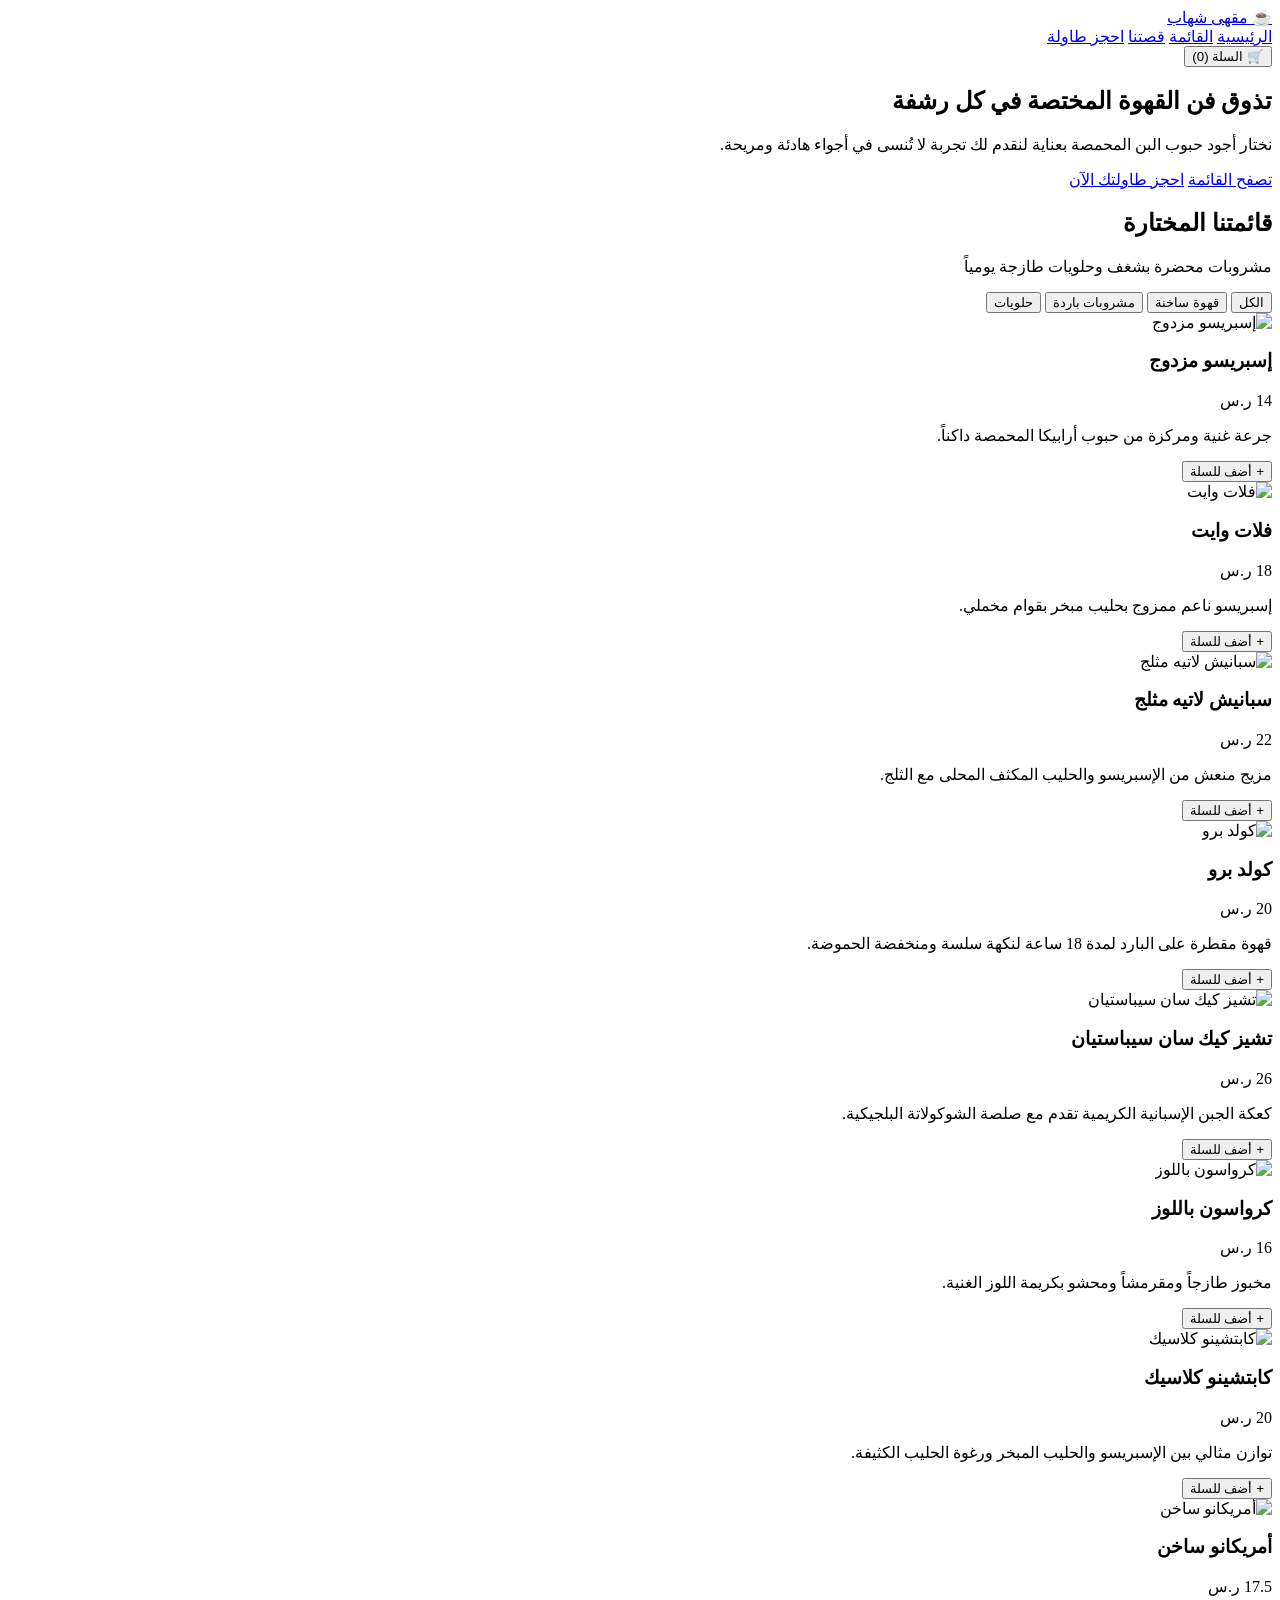
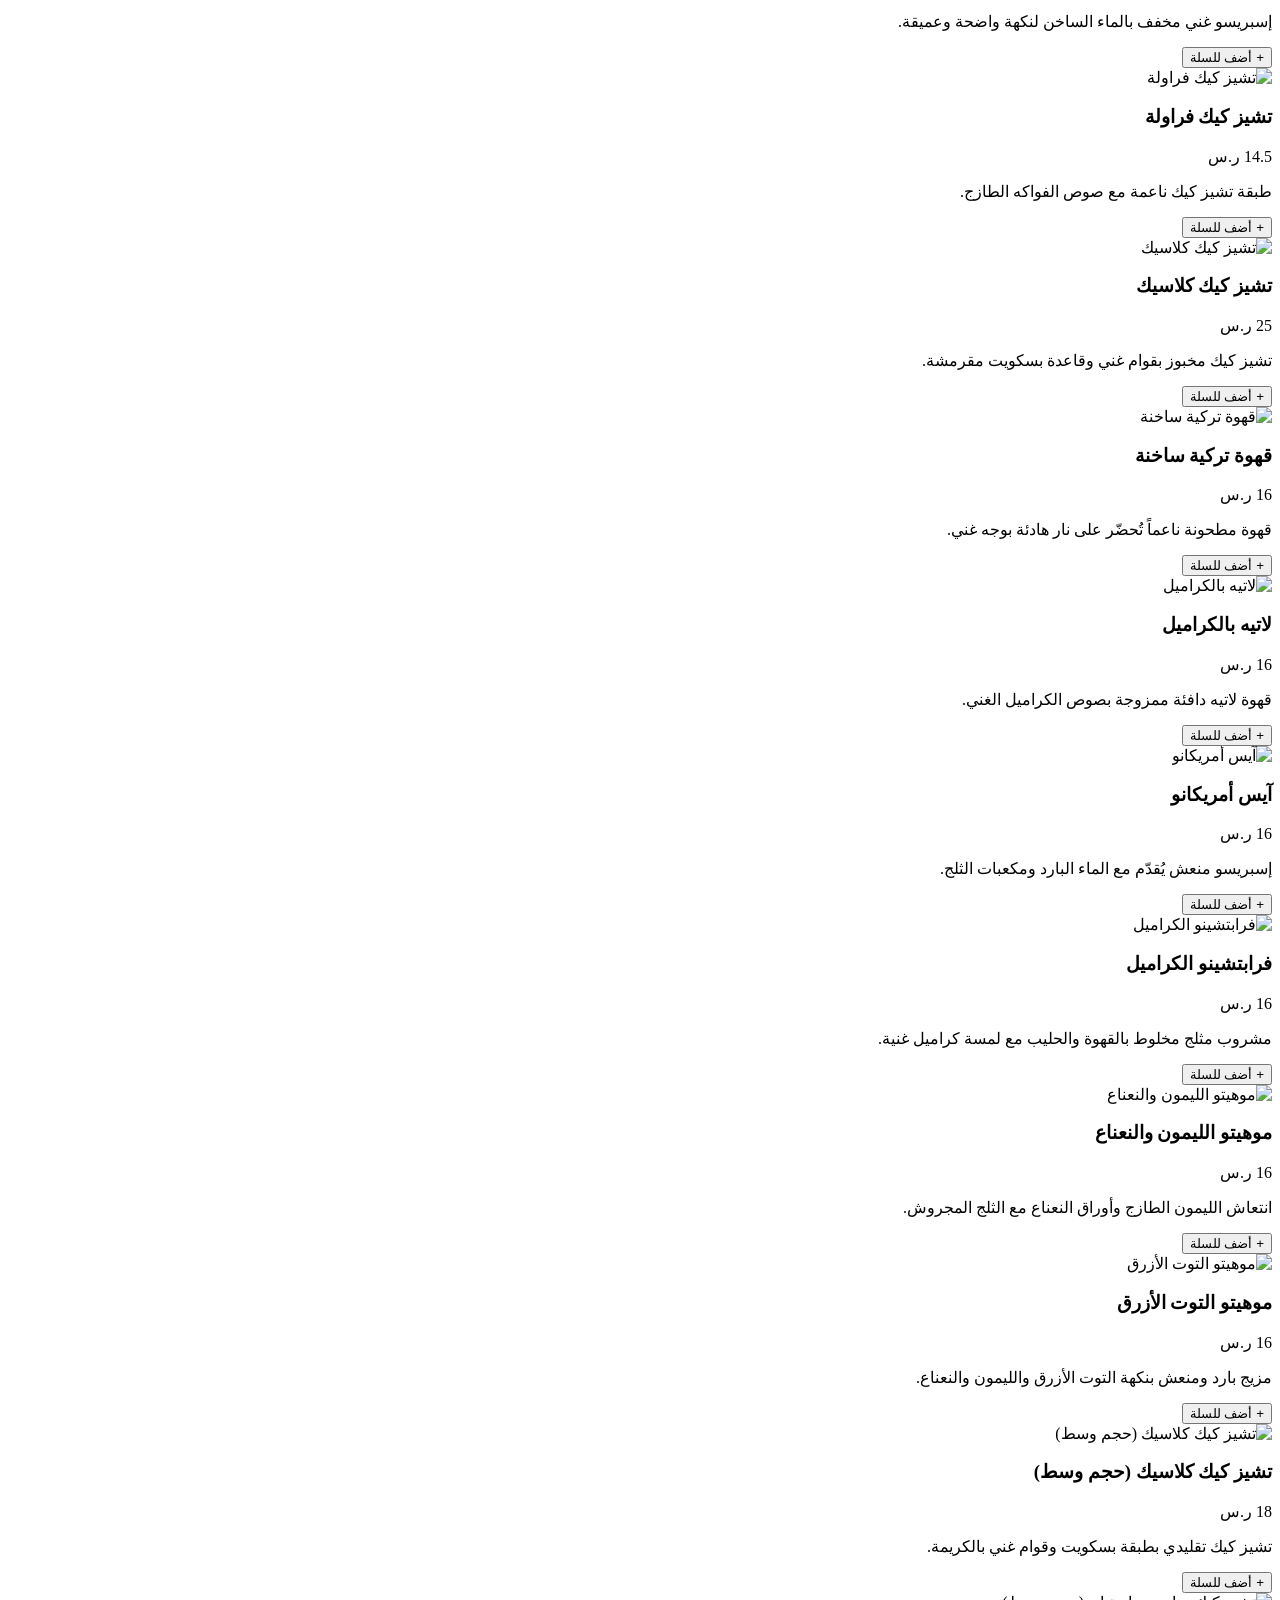
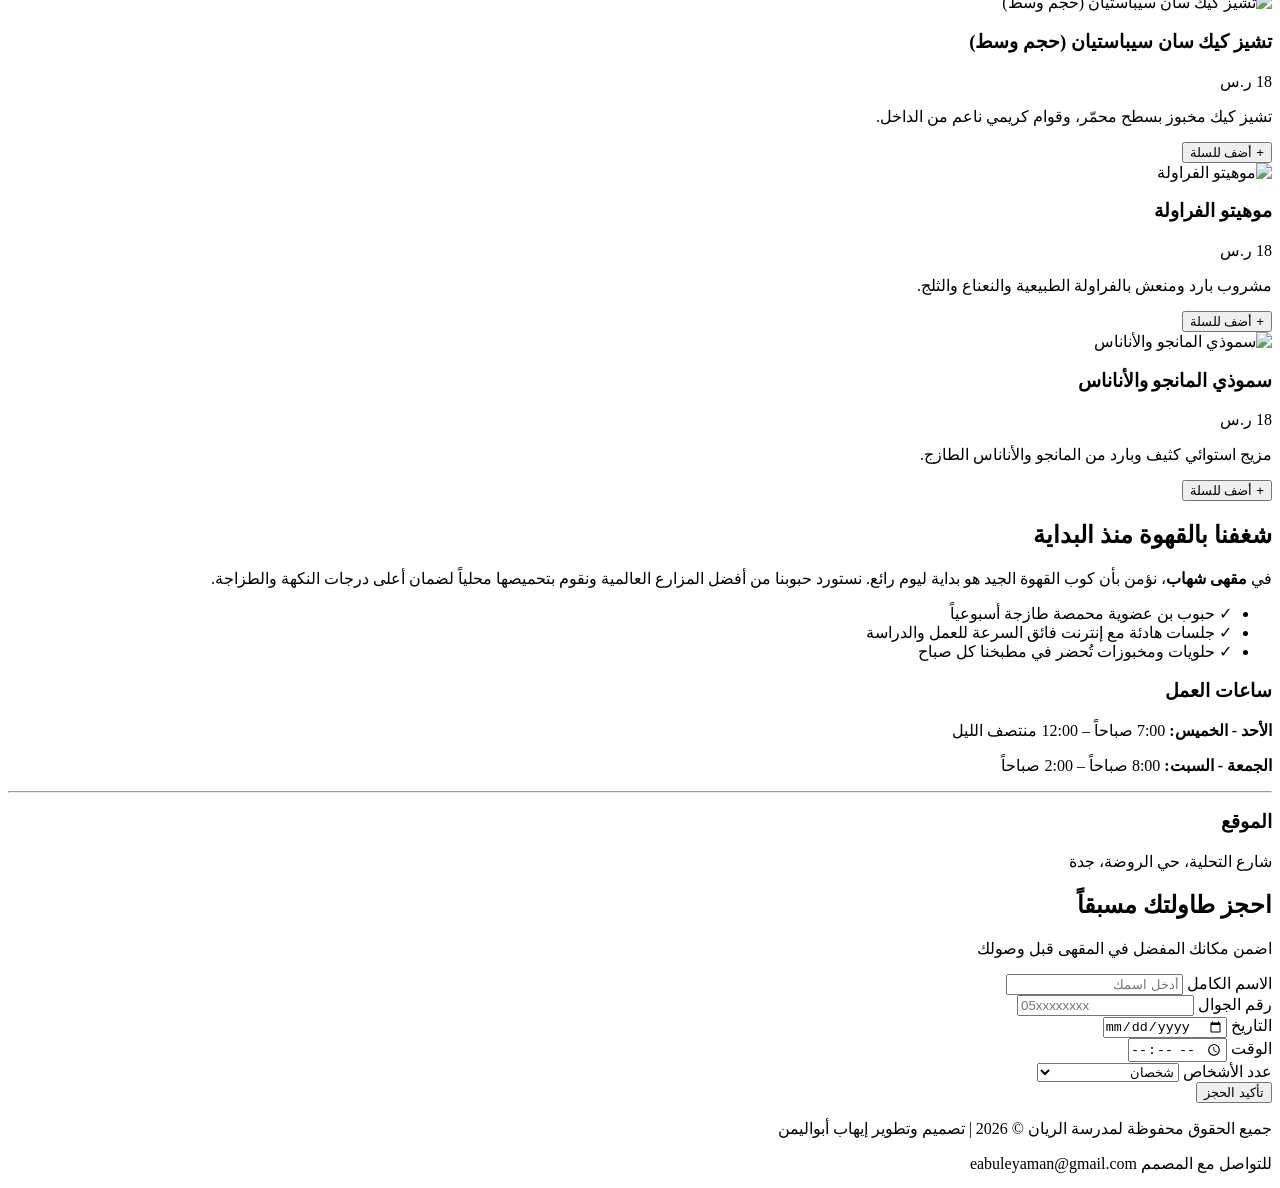
==== commit b856693a: "Fix HTML encoding issues in index.html" ====
--- a/index.html
+++ b/index.html
@@ -7,7 +7,7 @@
   <link rel="preconnect" href="https://fonts.googleapis.com">
   <link rel="preconnect" href="https://fonts.gstatic.com" crossorigin>
   <link href="https://fonts.googleapis.com/css2?family=Cairo:wght@400;600;700;800&display=swap" rel="stylesheet">
-  <link rel="stylesheet" href="Css/Style.css" />
+  <link rel="stylesheet" href="Css/style.css" />
 </head>
 <body>
 
--- a/Css/style.css
+++ b/Css/style.css
@@ -0,0 +1,94 @@
+.cart-modal {
+  position: fixed;
+  inset: 0;
+  background: rgba(0, 0, 0, 0.55);
+  display: none;
+  justify-content: flex-start;
+  align-items: stretch;
+  z-index: 9999;
+}
+
+.cart-modal.open {
+  display: flex;
+}
+
+.cart-content {
+  background: #fff;
+  width: 90%;
+  max-width: 400px;
+  height: 100%;
+  padding: 22px;
+  overflow-y: auto;
+  display: flex;
+  flex-direction: column;
+  justify-content: space-between;
+}
+
+.cart-header {
+  display: flex;
+  justify-content: space-between;
+  align-items: center;
+  border-bottom: 1px solid #eee;
+  padding-bottom: 12px;
+}
+
+.close-btn {
+  background: #f5f0eb;
+  border: none;
+  width: 34px;
+  height: 34px;
+  border-radius: 50%;
+  font-size: 1.1rem;
+  cursor: pointer;
+}
+
+.cart-items {
+  flex: 1;
+  padding: 15px 0;
+  overflow-y: auto;
+}
+
+.cart-item {
+  display: flex;
+  justify-content: space-between;
+  align-items: center;
+  padding: 10px 0;
+  border-bottom: 1px solid #f2f2f2;
+}
+
+.remove-item {
+  background: #ffe8e8;
+  color: #c62828;
+  border: none;
+  padding: 5px 10px;
+  border-radius: 6px;
+  cursor: pointer;
+  font-family: inherit;
+}
+
+.cart-footer {
+  border-top: 1px solid #eee;
+  padding-top: 14px;
+}
+
+.total-row {
+  display: flex;
+  justify-content: space-between;
+  font-size: 1.15rem;
+  font-weight: 800;
+  margin-bottom: 12px;
+}
+
+.order-confirm-box {
+  margin-top: 14px;
+  padding: 14px;
+  background: #e8f5e9;
+  border: 1px solid #a5d6a7;
+  color: #1b5e20;
+  border-radius: 10px;
+  text-align: center;
+}
+
+.hidden {
+  display: none;
+}
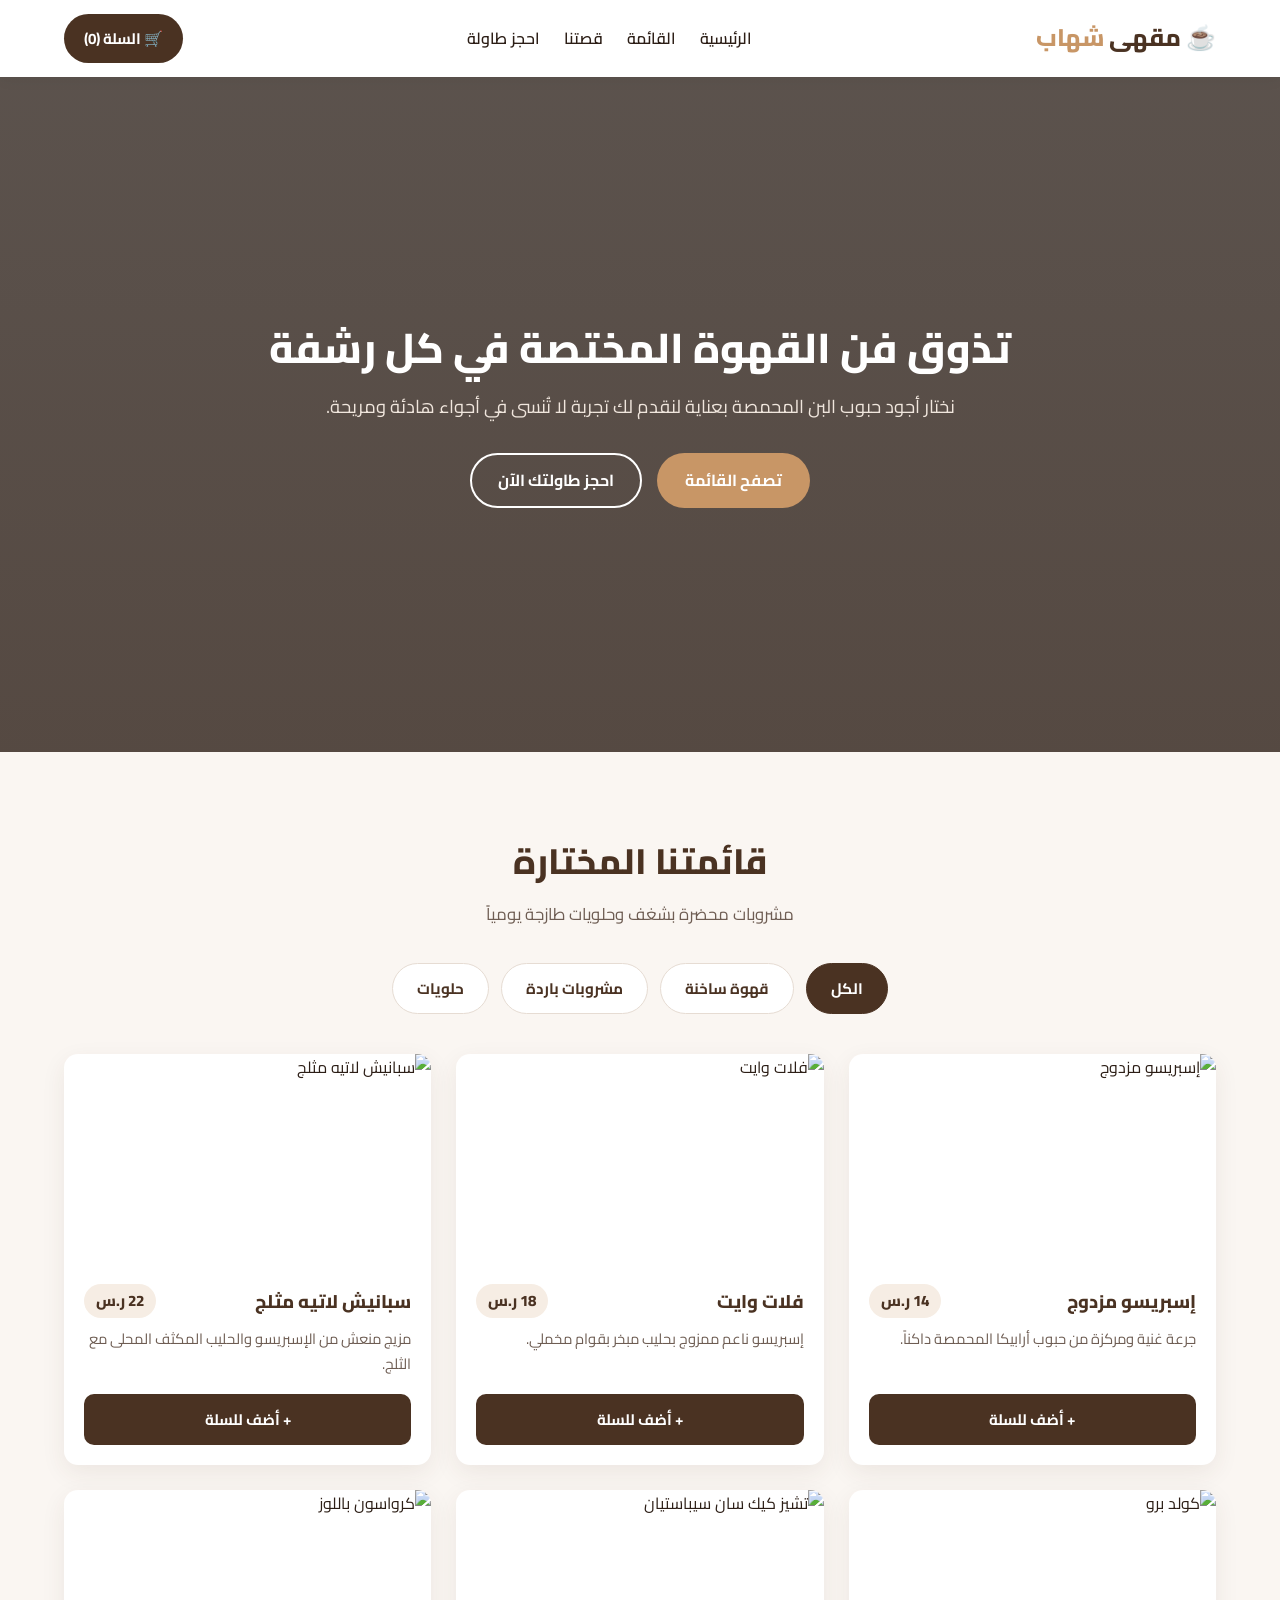
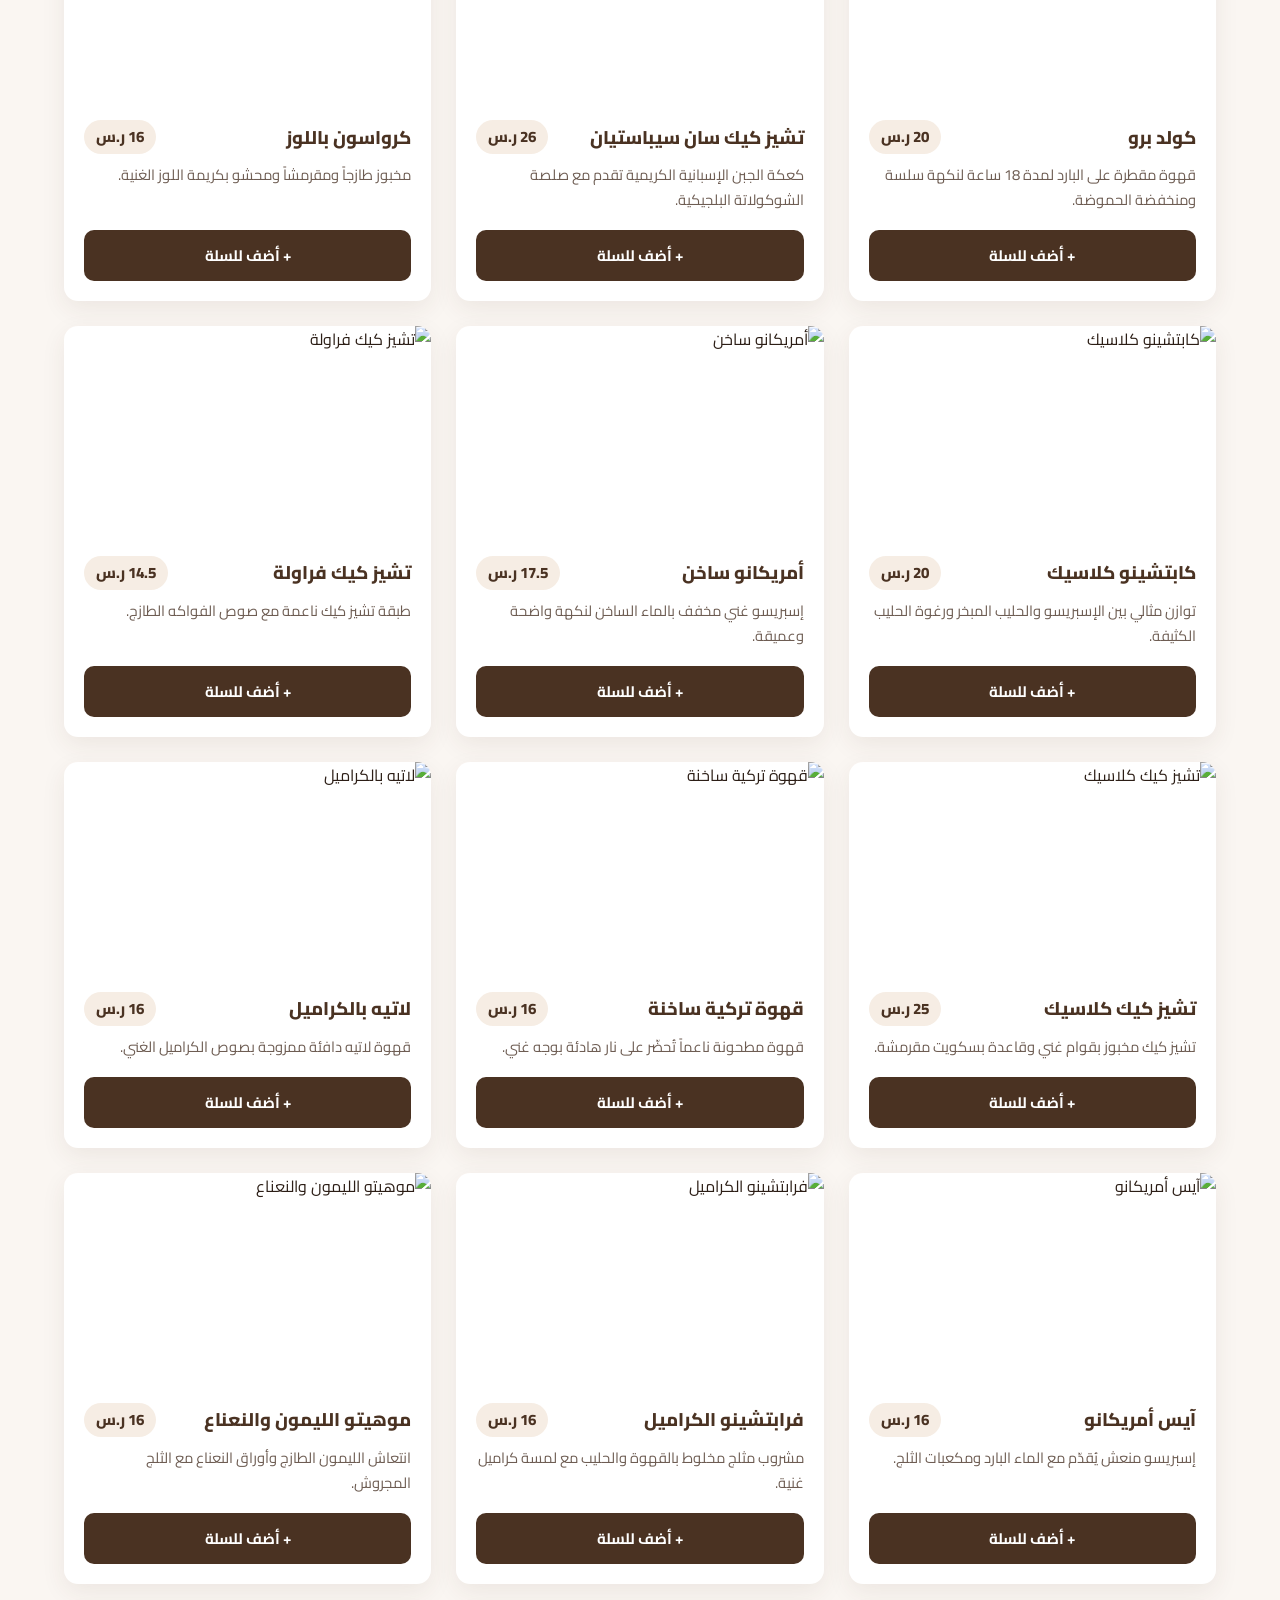
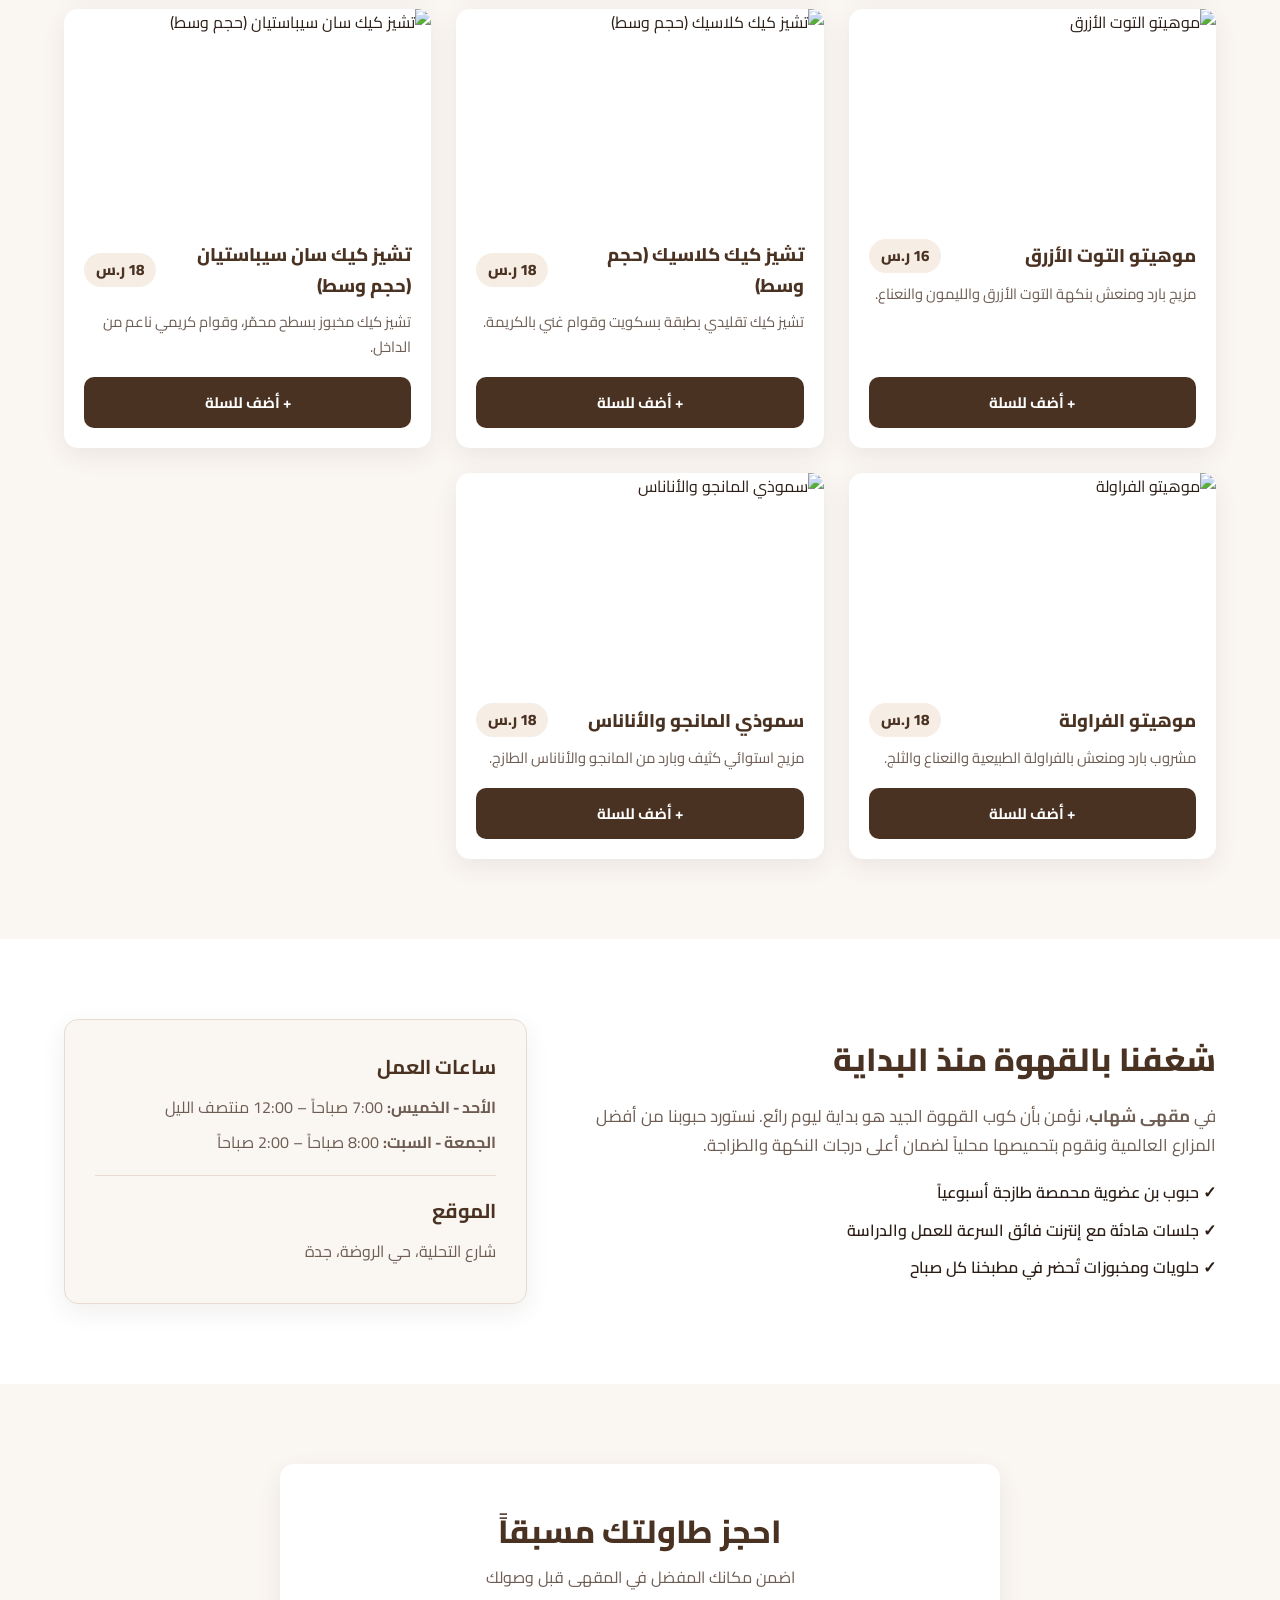
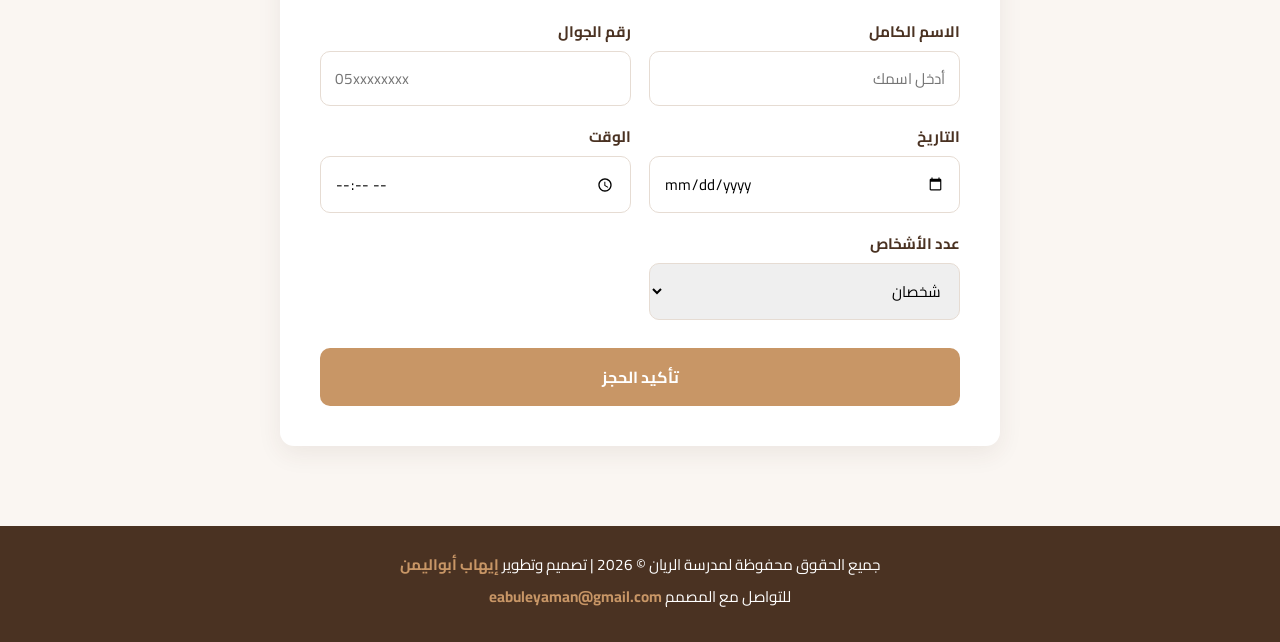
==== commit 69ebbfcf: "Restore index.html content Restored the entire content of the index.html file, which includes the st" ====
--- a/index.html
+++ b/index.html
@@ -7,7 +7,7 @@
   <link rel="preconnect" href="https://fonts.googleapis.com">
   <link rel="preconnect" href="https://fonts.gstatic.com" crossorigin>
   <link href="https://fonts.googleapis.com/css2?family=Cairo:wght@400;600;700;800&display=swap" rel="stylesheet">
-  <link rel="stylesheet" href="Css/style.css" />
+  <link rel="stylesheet" href="image.css" />
 </head>
 <body>
 
@@ -123,12 +123,6 @@
     </div>
   </section>
 
-  <!-- التذييل -->
-  <footer class="footer">
-    <p class="footer-title">جميع الحقوق محفوظة لمدرسة الريان © 2026 | تصميم وتطوير <span>إيهاب أبواليمن</span></p>
-    <p class="footer-title">للتواصل مع المصمم <span>eabuleyaman@gmail.com</span></p>
-  </footer>
-
   <!-- نافذة السلة المنبثقة -->
   <div class="cart-modal" id="cartModal">
     <div class="cart-content">
@@ -160,6 +154,20 @@
           placeholder="رقم جوال / واتساب العميل (مثال: 05xxxxxxxx)"
           style="width: 100%; padding: 10px; margin-bottom: 10px; border: 1px solid #ccc; border-radius: 8px; font-family: inherit;"
         />
+
+        <!-- طرق الدفع -->
+        <div class="payment-methods-box">
+          <span class="payment-label">اختر طريقة الدفع:</span>
+          <div class="payment-badges" id="paymentMethods">
+            <button type="button" class="payment-chip active" data-method="مدى">مدى</button>
+            <button type="button" class="payment-chip" data-method="Apple Pay">Apple Pay</button>
+            <button type="button" class="payment-chip" data-method="Visa / Mastercard">Visa · Master</button>
+            <button type="button" class="payment-chip" data-method="STC Bank">STC Bank</button>
+            <button type="button" class="payment-chip" data-method="تحويل بنكي">تحويل بنكي</button>
+            <button type="button" class="payment-chip" data-method="PayPal">PayPal</button>
+            <button type="button" class="payment-chip" data-method="الدفع عند الاستلام">عند الاستلام</button>
+          </div>
+        </div>
 
         <button type="button" id="checkoutBtn" class="btn btn-primary full-width">
           إتمام الطلب
@@ -174,6 +182,7 @@
             id="whatsappOrderLink"
             href="#"
             target="_blank"
+            rel="noopener noreferrer"
             class="btn full-width"
             style="background: #25D366; color: #fff; text-decoration: none; display: block; padding: 10px; border-radius: 8px; font-weight: 700;"
           >
@@ -184,6 +193,12 @@
     </div>
   </div>
 
+  <!-- التذييل -->
+  <footer class="footer">
+    <p class="footer-title">جميع الحقوق محفوظة لمدرسة الريان © 2026 | تصميم وتطوير <span>إيهاب أبواليمن</span></p>
+    <p class="footer-title">للتواصل مع المصمم <span>eabuleyaman@gmail.com</span></p>
+  </footer>
+
   <script src="Js/script.js"></script>
 </body>
 </html>
--- a/image.css
+++ b/image.css
@@ -0,0 +1,630 @@
+/* ===== الإعدادات العامة والمتغيرات ===== */
+:root {
+  --primary: #4a3222;       /* بني قهوة داكن */
+  --primary-dark: #332115;
+  --accent: #c89666;        /* ذهبي كراميل دافئ */
+  --accent-hover: #b58252;
+  --bg-light: #faf6f2;      /* كريمي ناعم */
+  --white: #ffffff;
+  --text-dark: #2c1e16;
+  --text-muted: #6e5d53;
+  --border-color: #e6dcd3;
+  --shadow: 0 8px 24px rgba(74, 50, 34, 0.08);
+  --radius: 14px;
+}
+
+* {
+  box-sizing: border-box;
+  margin: 0;
+  padding: 0;
+}
+
+html {
+  scroll-behavior: smooth;
+}
+
+body {
+  font-family: 'Cairo', sans-serif;
+  background-color: var(--bg-light);
+  color: var(--text-dark);
+  line-height: 1.7;
+  direction: rtl;
+  overflow-x: hidden;
+}
+
+.container {
+  width: 90%;
+  max-width: 1200px;
+  margin: 0 auto;
+}
+
+.hidden {
+  display: none !important;
+}
+
+/* ===== الأزرار العامة ===== */
+.btn {
+  display: inline-block;
+  padding: 12px 26px;
+  border-radius: 50px;
+  font-family: inherit;
+  font-size: 1rem;
+  font-weight: 700;
+  text-decoration: none;
+  cursor: pointer;
+  border: 2px solid transparent;
+  transition: all 0.3s ease;
+  text-align: center;
+}
+
+.btn-primary {
+  background-color: var(--accent);
+  color: var(--white);
+}
+
+.btn-primary:hover {
+  background-color: var(--accent-hover);
+  transform: translateY(-2px);
+}
+
+.btn-outline {
+  background-color: transparent;
+  border-color: var(--white);
+  color: var(--white);
+}
+
+.btn-outline:hover {
+  background-color: var(--white);
+  color: var(--primary);
+}
+
+.full-width {
+  width: 100%;
+  border-radius: 10px;
+}
+
+/* ===== الشريط العلوي (Navbar) ===== */
+.navbar {
+  background-color: var(--white);
+  box-shadow: 0 2px 15px rgba(0, 0, 0, 0.05);
+  position: sticky;
+  top: 0;
+  z-index: 1000;
+  padding: 14px 0;
+}
+
+.nav-content {
+  display: flex;
+  justify-content: space-between;
+  align-items: center;
+  gap: 15px;
+}
+
+.logo {
+  font-size: 1.5rem;
+  font-weight: 800;
+  color: var(--primary);
+  text-decoration: none;
+}
+
+.logo span {
+  color: var(--accent);
+}
+
+.nav-links {
+  display: flex;
+  gap: 24px;
+}
+
+.nav-links a {
+  text-decoration: none;
+  color: var(--text-dark);
+  font-weight: 600;
+  transition: color 0.25s;
+}
+
+.nav-links a:hover {
+  color: var(--accent);
+}
+
+.cart-btn {
+  background-color: var(--primary);
+  color: var(--white);
+  border: none;
+  padding: 10px 20px;
+  border-radius: 50px;
+  font-family: inherit;
+  font-size: 0.95rem;
+  font-weight: 700;
+  cursor: pointer;
+  transition: background 0.3s, transform 0.2s;
+  white-space: nowrap;
+}
+
+.cart-btn:hover {
+  background-color: var(--primary-dark);
+  transform: scale(1.03);
+}
+
+/* ===== القسم الرئيسي (Hero) ===== */
+.hero {
+  position: relative;
+  min-height: 75vh;
+  display: flex;
+  align-items: center;
+  justify-content: center;
+  text-align: center;
+  color: var(--white);
+  background: url('https://images.unsplash.com/photo-1495474472287-4d71bcdd2085?auto=format&fit=crop&w=1600&q=80') center/cover no-repeat;
+  padding: 60px 0;
+}
+
+.hero-overlay {
+  position: absolute;
+  inset: 0;
+  background: linear-gradient(rgba(30, 19, 13, 0.72), rgba(44, 30, 22, 0.8));
+}
+
+.hero-content {
+  position: relative;
+  z-index: 2;
+  max-width: 750px;
+}
+
+.hero-content h1 {
+  font-size: 2.6rem;
+  font-weight: 800;
+  margin-bottom: 16px;
+  line-height: 1.3;
+}
+
+.hero-content p {
+  font-size: 1.15rem;
+  color: #f0e6dd;
+  margin-bottom: 30px;
+}
+
+.hero-actions {
+  display: flex;
+  justify-content: center;
+  gap: 15px;
+  flex-wrap: wrap;
+}
+
+/* ===== قسم القائمة (Menu) ===== */
+.menu-section {
+  padding: 80px 0;
+}
+
+.section-header {
+  text-align: center;
+  margin-bottom: 35px;
+}
+
+.section-header h2 {
+  font-size: 2.2rem;
+  font-weight: 800;
+  color: var(--primary);
+  margin-bottom: 8px;
+}
+
+.section-header p {
+  color: var(--text-muted);
+  font-size: 1.05rem;
+}
+
+/* أزرار التصفية */
+.filter-buttons {
+  display: flex;
+  justify-content: center;
+  flex-wrap: wrap;
+  gap: 12px;
+  margin-bottom: 40px;
+}
+
+.filter-btn {
+  background-color: var(--white);
+  color: var(--primary);
+  border: 1.5px solid var(--border-color);
+  padding: 10px 24px;
+  border-radius: 50px;
+  font-family: inherit;
+  font-size: 0.95rem;
+  font-weight: 700;
+  cursor: pointer;
+  transition: all 0.25s ease;
+}
+
+.filter-btn:hover,
+.filter-btn.active {
+  background-color: var(--primary);
+  color: var(--white);
+  border-color: var(--primary);
+}
+
+/* شبكة المنتجات */
+.menu-grid {
+  display: grid;
+  grid-template-columns: repeat(auto-fill, minmax(270px, 1fr));
+  gap: 25px;
+}
+
+.menu-card {
+  background-color: var(--white);
+  border-radius: var(--radius);
+  overflow: hidden;
+  box-shadow: var(--shadow);
+  display: flex;
+  flex-direction: column;
+  transition: transform 0.3s ease, box-shadow 0.3s ease;
+}
+
+.menu-card:hover {
+  transform: translateY(-6px);
+  box-shadow: 0 14px 30px rgba(74, 50, 34, 0.14);
+}
+
+.menu-card img {
+  width: 100%;
+  height: 210px;
+  object-fit: cover;
+}
+
+.card-body {
+  padding: 20px;
+  flex: 1;
+  display: flex;
+  flex-direction: column;
+  justify-content: space-between;
+}
+
+.card-title {
+  display: flex;
+  justify-content: space-between;
+  align-items: center;
+  gap: 10px;
+  margin-bottom: 8px;
+}
+
+.card-title h3 {
+  font-size: 1.15rem;
+  font-weight: 800;
+  color: var(--primary);
+}
+
+.price {
+  background-color: #f6ede4;
+  color: var(--primary);
+  font-weight: 800;
+  padding: 4px 12px;
+  border-radius: 20px;
+  font-size: 0.95rem;
+  white-space: nowrap;
+}
+
+.card-desc {
+  color: var(--text-muted);
+  font-size: 0.92rem;
+  margin-bottom: 18px;
+}
+
+.add-btn {
+  width: 100%;
+  background-color: var(--primary);
+  color: var(--white);
+  border: none;
+  padding: 11px;
+  border-radius: 10px;
+  font-family: inherit;
+  font-size: 0.95rem;
+  font-weight: 700;
+  cursor: pointer;
+  transition: background 0.25s;
+}
+
+.add-btn:hover {
+  background-color: var(--accent);
+}
+
+/* ===== قسم قصتنا (About) ===== */
+.about-section {
+  background-color: var(--white);
+  padding: 80px 0;
+}
+
+.about-grid {
+  display: grid;
+  grid-template-columns: 1.4fr 1fr;
+  gap: 40px;
+  align-items: center;
+}
+
+.about-text h2 {
+  font-size: 2rem;
+  font-weight: 800;
+  color: var(--primary);
+  margin-bottom: 16px;
+}
+
+.about-text p {
+  color: var(--text-muted);
+  margin-bottom: 20px;
+  font-size: 1.05rem;
+}
+
+.features-list {
+  list-style: none;
+}
+
+.features-list li {
+  margin-bottom: 10px;
+  font-weight: 600;
+  color: var(--text-dark);
+}
+
+.about-card {
+  background-color: var(--bg-light);
+  padding: 30px;
+  border-radius: var(--radius);
+  border: 1px solid var(--border-color);
+  box-shadow: var(--shadow);
+}
+
+.about-card h3 {
+  color: var(--primary);
+  font-size: 1.25rem;
+  margin-bottom: 10px;
+}
+
+.about-card p {
+  color: var(--text-muted);
+  margin-bottom: 8px;
+}
+
+.about-card hr {
+  border: none;
+  border-top: 1px solid var(--border-color);
+  margin: 18px 0;
+}
+
+/* ===== قسم حجز الطاولات (Booking) ===== */
+.booking-section {
+  padding: 80px 0;
+}
+
+.booking-box {
+  background-color: var(--white);
+  max-width: 720px;
+  margin: 0 auto;
+  padding: 40px;
+  border-radius: var(--radius);
+  box-shadow: var(--shadow);
+}
+
+.booking-box h2 {
+  text-align: center;
+  color: var(--primary);
+  font-size: 2rem;
+  font-weight: 800;
+  margin-bottom: 6px;
+}
+
+.booking-box > p {
+  text-align: center;
+  color: var(--text-muted);
+  margin-bottom: 28px;
+}
+
+.booking-form {
+  display: grid;
+  grid-template-columns: 1fr 1fr;
+  gap: 18px;
+}
+
+.form-group {
+  display: flex;
+  flex-direction: column;
+}
+
+.form-group label {
+  font-weight: 700;
+  margin-bottom: 6px;
+  color: var(--primary);
+  font-size: 0.95rem;
+}
+
+.form-group input,
+.form-group select {
+  padding: 12px 14px;
+  border: 1.5px solid var(--border-color);
+  border-radius: 10px;
+  font-family: inherit;
+  font-size: 0.95rem;
+  outline: none;
+  transition: border-color 0.25s;
+}
+
+.form-group input:focus,
+.form-group select:focus {
+  border-color: var(--accent);
+}
+
+.booking-form button[type="submit"] {
+  grid-column: 1 / -1;
+  margin-top: 10px;
+}
+
+.alert-message {
+  margin-top: 18px;
+  padding: 14px;
+  background-color: #e8f5e9;
+  color: #1b5e20;
+  border: 1px solid #a5d6a7;
+  border-radius: 10px;
+  text-align: center;
+  font-weight: 700;
+}
+
+/* ===== نافذة السلة المنبثقة (Cart Modal) ===== */
+.cart-modal {
+  position: fixed;
+  inset: 0;
+  background-color: rgba(0, 0, 0, 0.55);
+  display: none;
+  justify-content: flex-start;
+  align-items: stretch;
+  z-index: 9999;
+}
+
+.cart-modal.open {
+  display: flex;
+}
+
+.cart-content {
+  background-color: var(--white);
+  width: 92%;
+  max-width: 410px;
+  height: 100%;
+  padding: 22px;
+  display: flex;
+  flex-direction: column;
+  justify-content: space-between;
+  overflow-y: auto;
+  box-shadow: -5px 0 25px rgba(0, 0, 0, 0.2);
+}
+
+.cart-header {
+  display: flex;
+  justify-content: space-between;
+  align-items: center;
+  border-bottom: 1px solid var(--border-color);
+  padding-bottom: 14px;
+}
+
+.cart-header h3 {
+  color: var(--primary);
+  font-size: 1.3rem;
+  font-weight: 800;
+}
+
+.close-btn {
+  background-color: var(--bg-light);
+  color: var(--primary);
+  border: none;
+  width: 36px;
+  height: 36px;
+  border-radius: 50%;
+  font-size: 1.1rem;
+  font-weight: 700;
+  cursor: pointer;
+  transition: background 0.2s;
+}
+
+.close-btn:hover {
+  background-color: #e8ddd3;
+}
+
+.cart-items {
+  flex: 1;
+  padding: 16px 0;
+  overflow-y: auto;
+}
+
+.empty-msg {
+  text-align: center;
+  color: var(--text-muted);
+  margin-top: 40px;
+  font-weight: 600;
+}
+
+.cart-item {
+  display: flex;
+  justify-content: space-between;
+  align-items: center;
+  padding: 12px 0;
+  border-bottom: 1px solid #f0e9e2;
+  gap: 10px;
+}
+
+.remove-item {
+  background-color: #fdecea;
+  color: #c62828;
+  border: none;
+  padding: 6px 12px;
+  border-radius: 8px;
+  font-family: inherit;
+  font-size: 0.85rem;
+  font-weight: 700;
+  cursor: pointer;
+  transition: background 0.2s;
+}
+
+.remove-item:hover {
+  background-color: #fad2cf;
+}
+
+.cart-footer {
+  border-top: 1px solid var(--border-color);
+  padding-top: 16px;
+}
+
+.total-row {
+  display: flex;
+  justify-content: space-between;
+  align-items: center;
+  font-size: 1.2rem;
+  font-weight: 800;
+  color: var(--primary);
+  margin-bottom: 14px;
+}
+
+.order-confirm-box {
+  margin-top: 14px;
+  padding: 14px;
+  background-color: #e8f5e9;
+  border: 1px solid #a5d6a7;
+  color: #1b5e20;
+  border-radius: 10px;
+  text-align: center;
+}
+
+/* ===== التذييل (Footer) ===== */
+.footer {
+  background-color: var(--primary);
+  color: var(--white);
+  text-align: center;
+  padding: 26px 15px;
+}
+
+.footer-title {
+  font-size: 0.95rem;
+  margin-bottom: 6px;
+}
+
+.footer-title span {
+  color: var(--accent);
+  font-weight: 700;
+}
+
+/* ===== التجاوب مع الشاشات الصغيرة (Mobile) ===== */
+@media (max-width: 768px) {
+  .nav-links {
+    display: none;
+  }
+
+  .hero-content h1 {
+    font-size: 1.9rem;
+  }
+
+  .about-grid {
+    grid-template-columns: 1fr;
+  }
+
+  .booking-box {
+    padding: 25px 20px;
+  }
+
+  .booking-form {
+    grid-template-columns: 1fr;
+  }
+}
